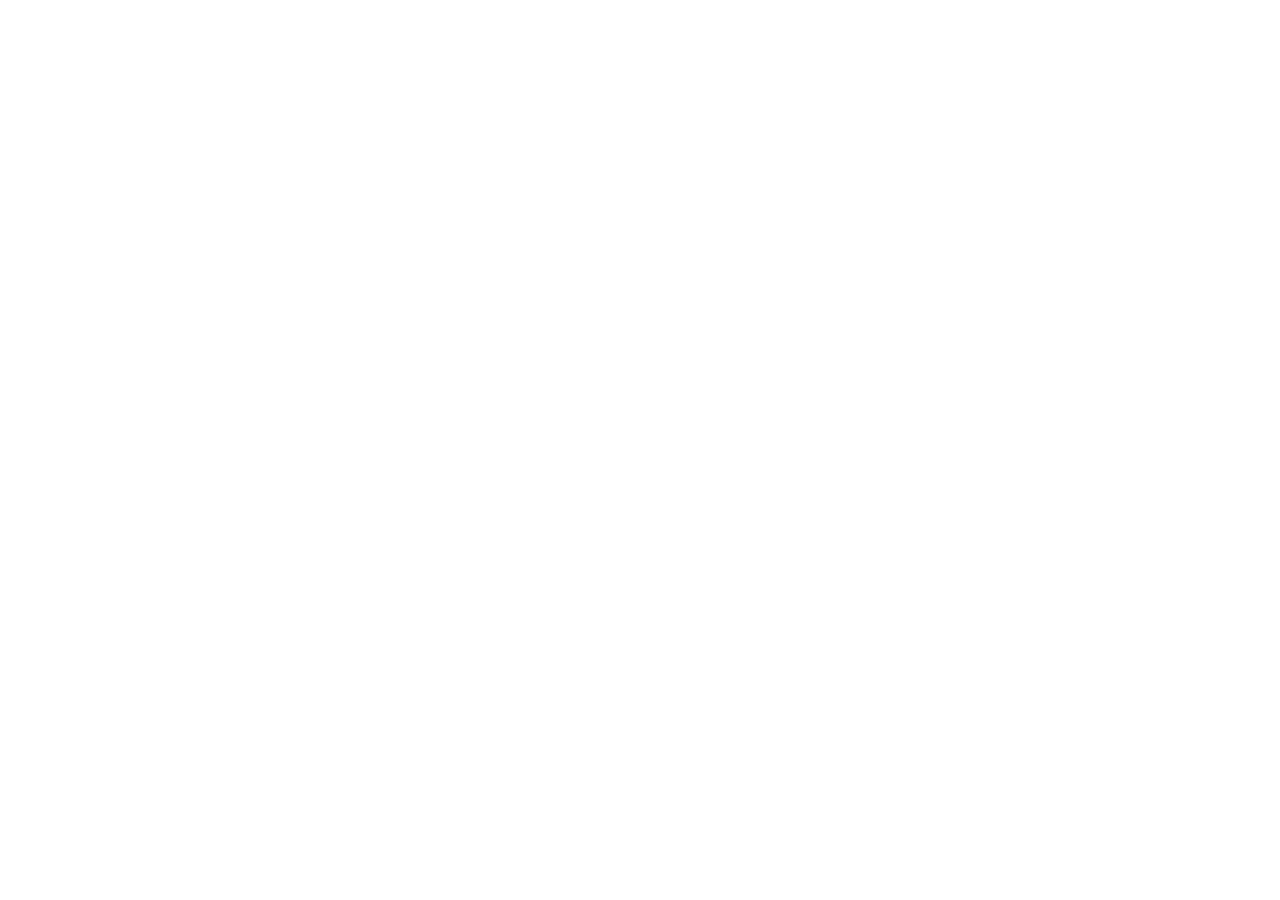
==== index.html @ 212020f8 "Menambahkan folder sejarah" ====
<!DOCTYPE html>
<html lang="en">
<head>
    <meta charset="UTF-8">
    <meta name="viewport" content="width=device-width, initial-scale=1.0">
    <title>Himtika - Sejarah</title>
</head>
<body>
    <div class="">
        
    </div>
</body>
</html>
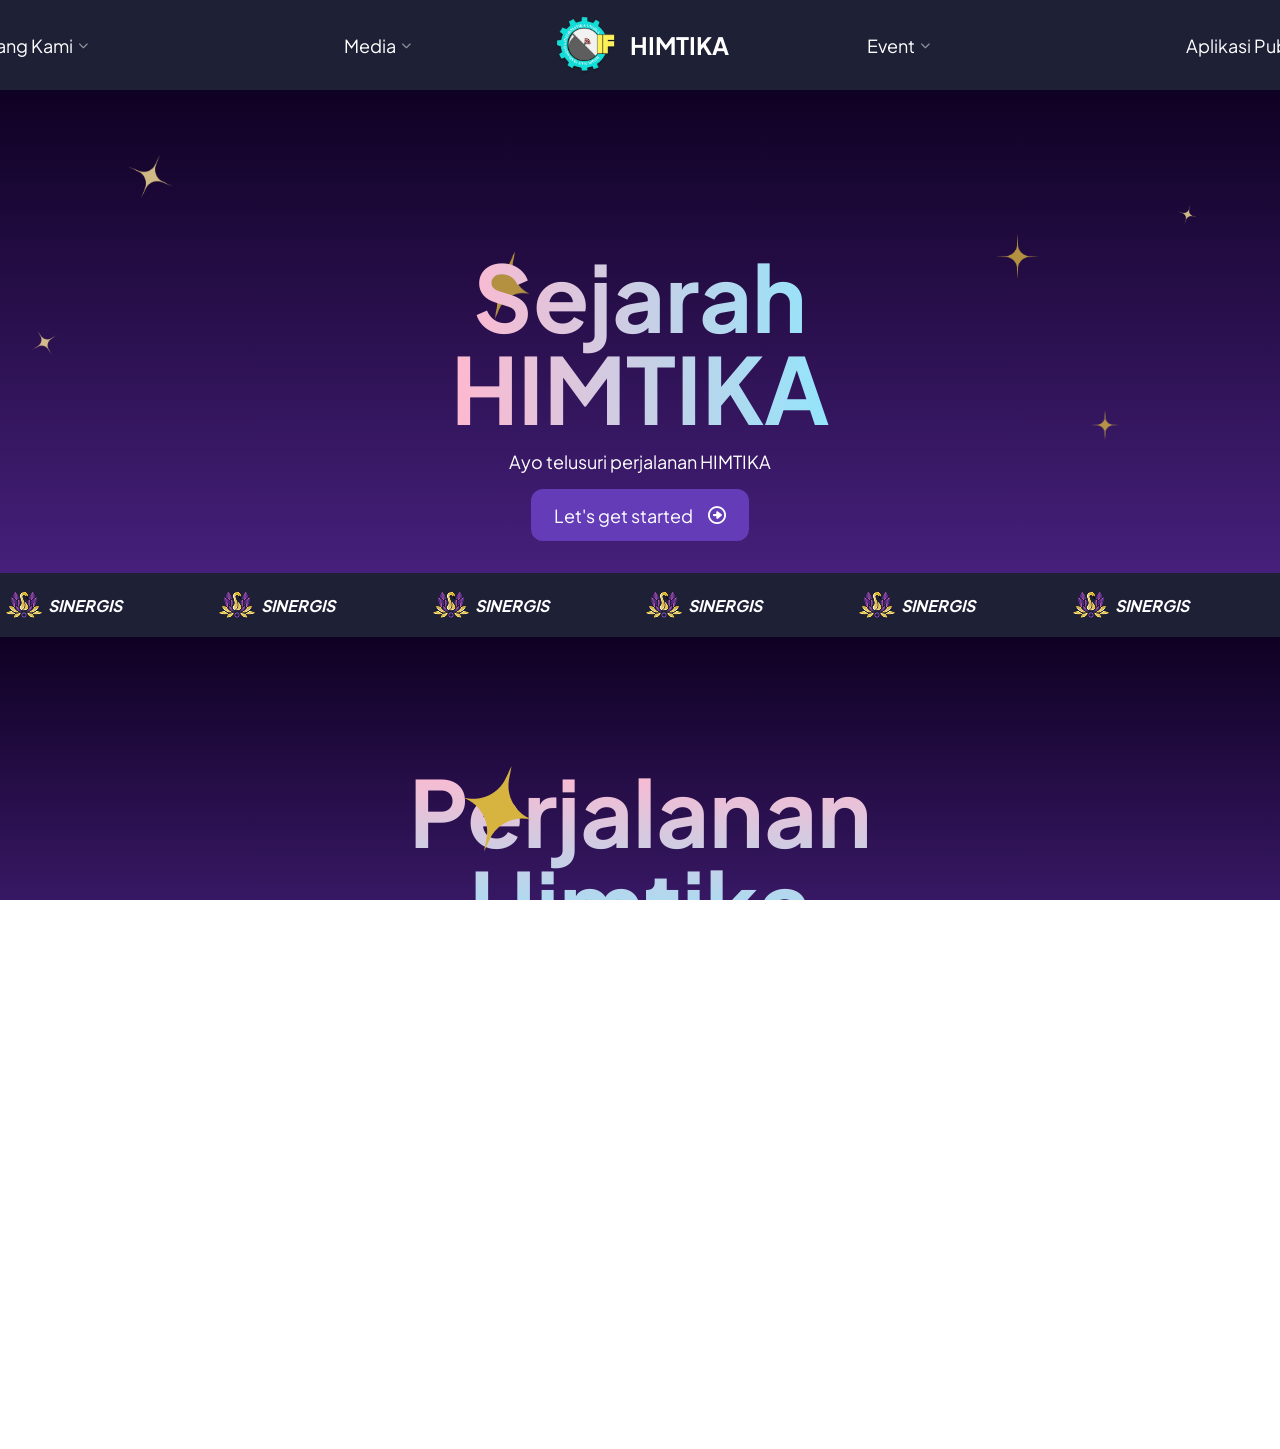
==== commit e6bfb1ca: "commit ke tiga" ====
--- a/index.html
+++ b/index.html
@@ -1,13 +1,171 @@
 <!DOCTYPE html>
-<html lang="en">
+<html lang="id">
+
 <head>
     <meta charset="UTF-8">
     <meta name="viewport" content="width=device-width, initial-scale=1.0">
     <title>Himtika - Sejarah</title>
+
+    <!-- Link CSS -->
+    <link rel="stylesheet" href="./css/index.css">
+    <link rel="stylesheet" href="./css/responsive_css.css">
+
+    <!-- Link Font Awesome -->
+    <link rel="stylesheet" href="https://cdnjs.cloudflare.com/ajax/libs/font-awesome/6.0.0-beta3/css/all.min.css">
 </head>
+
 <body>
-    <div class="">
+
+    <div class="pembungkus_utama">
+        <nav>
+            <div class="pembungkus_menu_kiri">
+                <ul>
+                    <li class="dropdown">
+                        <a href="#">Tentang Kami <i class="fas fa-chevron-down"></i></a>
+                        <ul class="dropdown-menu">
+                            <li id="menu_pertama"><a href="#">Sejarah</a></li>
+                            <hr>
+                            <li><a href="#">Logo</a></li>
+                            <hr>
+                            <li><a href="#">Visi Misi</a></li>
+                            <hr>
+                            <li><a href="#">Struktur Organisasi</a></li>
+                            <hr>
+                            <li><a href="#">Grand Design HIMTIKA</a></li>
+                            <hr>
+                            <li><a href="#">Galeri HIMTIKA</a></li>
+                            <hr>
+                            <li id="menu_terakhir"><a href="#">Kontak Kami</a></li>
+                        </ul>
+                    </li>
+                    <li class="dropdown">
+                        <a href="#">Media <i class="fas fa-chevron-down"></i></a>
+                        <ul class="dropdown-menu">
+                            <li id="menu_pertama"><a href="#">Berita</a></li>
+                            <hr>
+                            <li><a href="#">Artikel HIMTIKA</a></li>
+                            <hr>
+                            <li><a href="#">Beasiswa</a></li>
+                            <hr>
+                            <li id="menu_terakhir"><a href="#">Kegiatan Mahasiswa</a></li>
+                        </ul>
+                    </li>
+                </ul>
+            </div>
         
+            <div class="pembungkus_logo">
+                <img src="asset/logo.png" alt="logo">
+                <h1>HIMTIKA</h1>
+            </div>
+        
+            <div class="pembungkus_menu_kanan">
+                <ul>
+                    <li class="dropdown">
+                        <a href="#">Event <i class="fas fa-chevron-down"></i></a>
+                        <ul class="dropdown-menu">
+                            <li id="menu_pertama"><a href="#">SEMANTIK</a></li>
+                            <hr>
+                            <li><a href="#">PEKAN IT</a></li>
+                            <hr>
+                            <li><a href="#">LKMM-PD</a></li>
+                            <hr>
+                            <li><a href="#">Dienatalis</a></li>
+                            <hr>
+                            <li><a href="#">IT Bootcamp</a></li>
+                            <hr>
+                            <li id="menu_terakhir"><a href="#">Open Project</a></li>
+                        </ul>
+                    </li>
+                    <li class="dropdown">
+                        <a href="#">Aplikasi Publik <i class="fas fa-chevron-down"></i></a>
+                        <ul class="dropdown-menu">
+                            <li id="menu_pertama"><a href="#">Corporation</a></li>
+                            <hr>
+                            <li><a href="#">HIMTIKA Award</a></li>
+                            <hr>
+                            <li><a href="#">Study Club</a></li>
+                            <hr>
+                            <li id="menu_terakhir"><a href="#">Studio IT</a></li>
+                        </ul>
+                    </li>
+                </ul>
+            </div>
+        </nav>
+        <!-- akhir navbar -->
+
+        <div class="pembungkus_2">
+            <!-- awal section -->
+            <div class="landing-page">
+                <div class="icon-ga-jelas">
+                    <img class="img_long" src="./asset/long.png" alt="bintang">
+                    <img class="img_wide5" src="./asset/wide5.png" alt="bintang">
+                    <img class="img_wide4" src="./asset/wide4.png" alt="bintang">
+                    <img class="img_wide" src="./asset/wide.png" alt="bintang">
+                    <img class="img_wide2" src="./asset/wide2.png" alt="bintang">
+                    <img class="img_wide3" src="./asset/wide3.png" alt="bintang">
+                </div>
+                <div class="sejarah">
+                    <h1><span>Sejarah</span><br>HIMTIKA</h1>
+                    <p>Ayo telusuri perjalanan HIMTIKA</p>
+                    <button>Let's get started<i class="fa-regular fa-circle-right"></i></button>
+                </div>
+                <div class="icon-ga-jelas2">
+                    <img class="awan-kiri" src="./asset/awan_kiri.png" alt="awan_kiri">
+                    <img class="bulan" src="./asset/bulan.png" alt="bulan">
+                    <img class="awan_kanan" src="./asset/awan_kanan.png" alt="awan_kanan">
+                </div>
+                <div class="laynard">
+                    <div class="marquee">
+                        <div class="isi_laynard">
+                            <img src="./asset/logo_kabinet.png" alt="Logo Kabinet Sinergis">
+                            <h5><i>SINERGIS</i></h5>
+                        </div>
+                        <div class="isi_laynard">
+                            <img src="./asset/logo_kabinet.png" alt="Logo Kabinet Sinergis">
+                            <h5><i>SINERGIS</i></h5>
+                        </div>
+                        <div class="isi_laynard">
+                            <img src="./asset/logo_kabinet.png" alt="Logo Kabinet Sinergis">
+                            <h5><i>SINERGIS</i></h5>
+                        </div>
+                        <div class="isi_laynard">
+                            <img src="./asset/logo_kabinet.png" alt="Logo Kabinet Sinergis">
+                            <h5><i>SINERGIS</i></h5>
+                        </div>
+                        <div class="isi_laynard">
+                            <img src="./asset/logo_kabinet.png" alt="Logo Kabinet Sinergis">
+                            <h5><i>SINERGIS</i></h5>
+                        </div>
+                        <div class="isi_laynard">
+                            <img src="./asset/logo_kabinet.png" alt="Logo Kabinet Sinergis">
+                            <h5><i>SINERGIS</i></h5>
+                        </div>
+                    </div>
+                    <!-- akhir Landing PAge -->
+                   
+            </div>
+            
+            <div class="perjalanan_himtika">
+                <div class="icon-ga-jelas3">
+                    <img class="img_long" src="./asset/long.png" alt="">
+                    <img class="img_wide7" src="./asset/wide7.png" alt="">
+                </div>
+                <div class="teks_perjalanan">
+                    <h1>Perjalanan <br>Himtika</h1>
+                    <p>HIMTIKA, Himpunan Mahasiswa Teknik Informatika, lahir dari semangat mahasiswa pada tahun 2012 dan tumbuh menjadi entitas
+                    resmi pada tahun 2017, memimpin dengan inovasi dalam teknologi di dalam kampus</p>
+                </div>
+                <div class="tombol">
+                    <div class="tombol_kecil"></div>
+                </div>
+            </div>
+            
+             
+        </div>
     </div>
+
+    <script src="./js/script.js"></script>
+
 </body>
+
 </html>
--- a/css/index.css
+++ b/css/index.css
@@ -0,0 +1,517 @@
+* {
+    margin: 0;
+    padding: 0;
+    font-family: 'Plus Jakarta Sans';
+}
+
+html,
+body {
+    width: 100%;
+    overflow-x: hidden;
+    /* Mencegah scroll horizontal */
+}
+
+::-webkit-scrollbar {
+    display: none;
+}
+
+@font-face {
+    font-family: 'Plus Jakarta Sans';
+    src: url('../asset/Plus_Jakarta_Sans/static/PlusJakartaSans-Regular.ttf') format('truetype');
+    font-weight: normal;
+    font-style: normal;
+}
+
+@font-face {
+    font-family: 'Plus Jakarta Sans';
+    src: url('../asset/Plus_Jakarta_Sans/static/PlusJakartaSans-Bold.ttf') format('truetype');
+    font-weight: bold;
+    font-style: normal;
+}
+
+.pembungkus_utama {
+    width: 100%;
+    height: 100vh;
+    background-color: #1E1035;
+    display: block;
+}
+
+nav {
+    display: flex;
+    justify-content: center;
+    height: 80px;
+    padding: 5px;
+    background-color: #1e2036;
+    box-shadow: 0 4px 8px rgba(0, 0, 0, 0.8);
+}
+
+/* layer ke 2 */
+.pembungkus_2 {
+    box-sizing: border-box;
+    height: calc(100vh - 80px);
+    background-image: linear-gradient(#0F0123, #6C35B8);
+    position: relative;
+  
+}
+/* akhir layer ke 2 */
+
+
+/* layer section landing page */
+.landing-page {
+    height: 100%;
+    width: 100%;
+}
+/* akhir layer section landing page */
+
+/* navbar */
+.pembungkus_logo {
+    width: max-content;
+    height: auto;
+    padding: 5px;
+    display: flex;
+    color: white;
+    align-items: center;
+    margin-inline: 8rem;
+}
+
+.pembungkus_logo img {
+    width: 71px;
+    height: 71px;
+}
+
+.pembungkus_logo h1 {
+    font-weight: 600;
+    margin-left: 10px;
+}
+
+.pembungkus_menu_kiri,
+.pembungkus_menu_kanan {
+    height: auto;
+    padding: 5px;
+}
+
+.pembungkus_menu_kiri,
+.pembungkus_menu_kanan,
+ul,
+a {
+    display: flex;
+    list-style-type: none;
+    text-decoration: none;
+    font-size: 18px;
+    max-width: auto;
+    align-items: center;
+    color: white;
+    font-weight: 500;
+}
+
+.pembungkus_menu_kanan ul,
+.pembungkus_menu_kiri ul {
+    box-sizing: border-box;
+    white-space: nowrap;
+    gap: 16rem;
+}
+
+.dropdown a i {
+    font-size: 10px;
+    margin-left: 6px;
+    transition: transform 0.3s ease;
+    opacity: 0.5;
+    display: inline-block;
+}
+
+.dropdown:hover a i {
+    transform: rotate(180deg);
+    opacity: 1;
+}
+
+.dropdown {
+    position: relative;
+}
+
+.dropdown::after {
+    content: "";
+    position: absolute;
+    top: 100%;
+    left: 0;
+    width: 100%;
+    height: 2rem;
+    background: transparent;
+    pointer-events: auto;
+}
+
+.dropdown-menu {
+    margin-top: 1.3rem;
+    display: block;
+    position: absolute;
+    top: 100%;
+    left: 0;
+    background-color: white;
+    border-radius: 12px;
+    box-shadow: 0 4px 8px rgba(0, 0, 0, 0.2);
+    min-width: 220px;
+    z-index: 10;
+    opacity: 0;
+    visibility: hidden;
+    transform: translateY(10px);
+    transition: opacity 0.3s ease-in-out,
+        transform 0.3s ease-in-out,
+        visibility 0.3s ease-in-out;
+}
+
+.dropdown:hover .dropdown-menu {
+    opacity: 1;
+    visibility: visible;
+    transform: translateY(0);
+}
+
+.dropdown-menu li {
+    list-style: none;
+    position: relative;
+    text-align: left;
+    padding: 0;
+    width: 100%;
+}
+
+.dropdown-menu hr {
+    opacity: 0.2;
+    margin: 0;
+}
+
+.dropdown-menu li a {
+    position: relative;
+    display: block;
+    padding: 12px 20px;
+    color: #252742;
+    text-decoration: none;
+    width: 100%;
+    transition: color 0.3s ease-in-out;
+    z-index: 1;
+    font-size: 15px;
+}
+
+.dropdown-menu #menu_pertama::before {
+    border-top-left-radius: 10px;
+    border-top-right-radius: 10px;
+    background-color: #252742;
+}
+
+.dropdown-menu #menu_terakhir::before {
+    border-bottom-left-radius: 10px;
+    border-bottom-right-radius: 10px;
+    background-color: #252742;
+    padding-bottom:0.2rem;
+}
+
+.dropdown-menu li::before {
+    content: "";
+    position: absolute;
+    top: 0;
+    left: 0;
+    width: 0;
+    height: 100%;
+    background-color: #252742;
+    transition: width 0.3s ease-in-out;
+    z-index: 0;
+}
+
+.dropdown-menu li:hover::before {
+    width: 100%;
+}
+
+.dropdown-menu li:hover a {
+    color: white;
+    position: relative;
+    z-index: 1;
+}
+/* akhir navbar */
+
+
+/* Landing page */
+.landing-page {
+    position: relative;
+    height: 100%;
+    width: 100%;
+    display: flex;
+    flex-direction: column;
+   
+}
+
+/* Bintang-bintang */
+.icon-ga-jelas {
+    position: absolute;
+    width: 100%;
+    height: 100%;
+    z-index: 1;
+}
+
+.icon-ga-jelas .img_long {
+    width: 50px;
+    height: 70px;
+    position: absolute;
+    top: 10rem;
+    left: 30rem;
+    opacity: 0.8;
+}
+
+.icon-ga-jelas .img_wide5 {
+    width: 45px;
+    height: 45px;
+    position: absolute;
+    top: 4rem;
+    left: 8rem;
+    opacity: 0.8;
+}
+
+.icon-ga-jelas .img_wide4 {
+    width: 25px;
+    height: 25px;
+    position: absolute;
+    top: 15rem;
+    left: 2rem;
+    opacity: 0.8;
+}
+
+.icon-ga-jelas .img_wide {
+    width: 45px;
+    height: 45px;
+    position: absolute;
+    top: 9rem;
+    right: 15rem;
+    opacity: 0.8;
+}
+
+.icon-ga-jelas .img_wide2 {
+    width: 25px;
+    height: 25px;
+    position: absolute;
+    top: 7rem;
+    right: 5rem;
+    opacity: 0.8;
+}
+
+.icon-ga-jelas .img_wide3 {
+    width: 30px;
+    height: 30px;
+    position: absolute;
+    top: 20rem;
+    right: 10rem;
+    opacity: 0.8;
+}
+
+/* Sejarah - Konten utama */
+.sejarah {
+    width: 100%;
+    height: 100%;
+    display: flex;
+    flex-direction: column;
+    align-items: center;
+    justify-content: center;
+    z-index: 4;
+    position: relative;
+    margin-top: 10rem;
+}
+
+.sejarah h1 {
+    background: linear-gradient(to right, #FFB8CF, #93E5FB);
+    -webkit-background-clip: text;
+    background-clip: text;
+    -webkit-text-fill-color: transparent;
+    font-size: 92px;
+    line-height: 1;
+    text-align: center;
+}
+
+.sejarah h1 span {
+    padding-inline: 0.8rem;
+}
+
+.sejarah p {
+    font-size: 18px;
+    font-weight: 500;
+    color: white;
+    padding-block: 1rem;
+    padding-inline: 4rem;
+    text-align: center;
+    
+}
+
+.sejarah button {
+    width: 218px;
+    height: 52px;
+    background-color: #643CB8;
+    border: none;
+    border-radius: 12px;
+    margin-inline: auto;
+    font-size: 18px;
+    color: white;
+    display: flex;
+    justify-content: center;
+    align-items: center;
+    gap: 10px;
+    cursor: pointer;
+    margin-bottom: 2rem;
+    z-index: 5;
+    transition: all 0.3s ease-in-out;
+}
+
+.sejarah button:hover {
+    background: linear-gradient(to right, #FFB8CF, #93E5FB);
+    color: #252742;
+}
+
+.sejarah button i {
+    color: white;
+    margin-left: 5px;
+    transition: all 0.3s ease-in-out;
+}
+
+.sejarah button:hover i {
+    rotate: 90deg;
+    color:#252742;
+}
+
+/* Awan dan planet */
+.icon-ga-jelas2 {
+    position: absolute;
+    bottom: 0;
+    width: 100%;
+    z-index: 2;
+    pointer-events: none;
+}
+
+.icon-ga-jelas2 .awan-kiri {
+    position: absolute;
+    bottom: -12rem;
+    left: 0;
+    width: 45%;
+    z-index: 2;
+    left: 0;
+}
+
+/* Memastikan awan tetap terlihat di bawah */
+.icon-ga-jelas2 .awan-kiri,
+.icon-ga-jelas2 .awan_kanan {
+    position: absolute;
+    bottom: 0;
+    z-index: 3;
+    /* Di bawah bulan tetapi di atas konten dasar */
+}
+
+.icon-ga-jelas2 .bulan {
+    bottom: -9rem;
+    position: absolute;
+    left: 36rem;
+    transform: translateX(-50%);
+    width: 512px;
+    height: 512px;
+    z-index: 2;
+    opacity: 0.8;
+}
+
+.icon-ga-jelas2 .awan_kanan {
+    position: absolute;
+    bottom: 0;
+    right: 0;
+    width: 50%;
+    z-index: 2;
+}
+
+/* Laynard */
+.laynard {
+    width: 100%;
+    height: 64px;
+    background-color: #1e2036;
+    display: flex;
+    justify-content: space-around;
+    align-items: center;
+    z-index: 5;
+}
+
+.laynard .marquee {
+    display: flex;
+    animation: marquee 20s linear infinite;
+    width: 100%;
+    height: 100%;
+    overflow:scroll;
+}
+
+ @keyframes marquee {
+     from {
+         transform: translateX(100%);
+     }
+     to {
+         transform: translateX(-100%);
+     }
+ }
+
+.isi_laynard {
+    display: flex;
+    align-items: center;
+    width: 100%;
+    height: max-content;
+    padding-block: 1rem;
+}
+
+.isi_laynard img {
+    width: 48px;
+    height: 32px;
+}
+
+.isi_laynard h5 {
+    color: white;
+    font-size: 16px;
+    font-weight: 600;
+}
+
+.perjalanan_himtika{
+    width: 100%;
+    height: 100%;
+    background-image: linear-gradient(#0F0123, #6C35B8);
+    z-index: 3;
+    box-sizing: border-box;
+    padding-block:10%;
+}
+
+.perjalanan_himtika .icon-ga-jelas3{
+    position: absolute;
+    pointer-events: none;
+}
+.icon-ga-jelas3 .img_long{
+left:29rem;
+position: absolute;
+}
+.icon-ga-jelas3 .img_wide7{
+position:absolute;
+left:58rem;
+top:9rem;
+}
+
+.perjalanan_himtika .teks_perjalanan h1{
+background: linear-gradient( #FFB8CF, #93E5FB);
+    -webkit-background-clip: text;
+    background-clip: text;
+    -webkit-text-fill-color: transparent;
+    font-size: 92px;
+    line-height: 1;
+    text-align: center;
+}
+
+.perjalanan_himtika .teks_perjalanan p{
+    margin-inline:30%;
+    text-align: center;
+    margin-top: 4rem;
+    color: white;
+}
+
+.tombol{
+width: 100%;
+height: 100%;
+background-color:red;
+}
+
+.tombol .tombol_kecil{
+    width: 20px;
+    height: 20px;
+    background: linear-gradient( #FFB8CF, #93E5FB);
+    border-radius: 50%;
+}
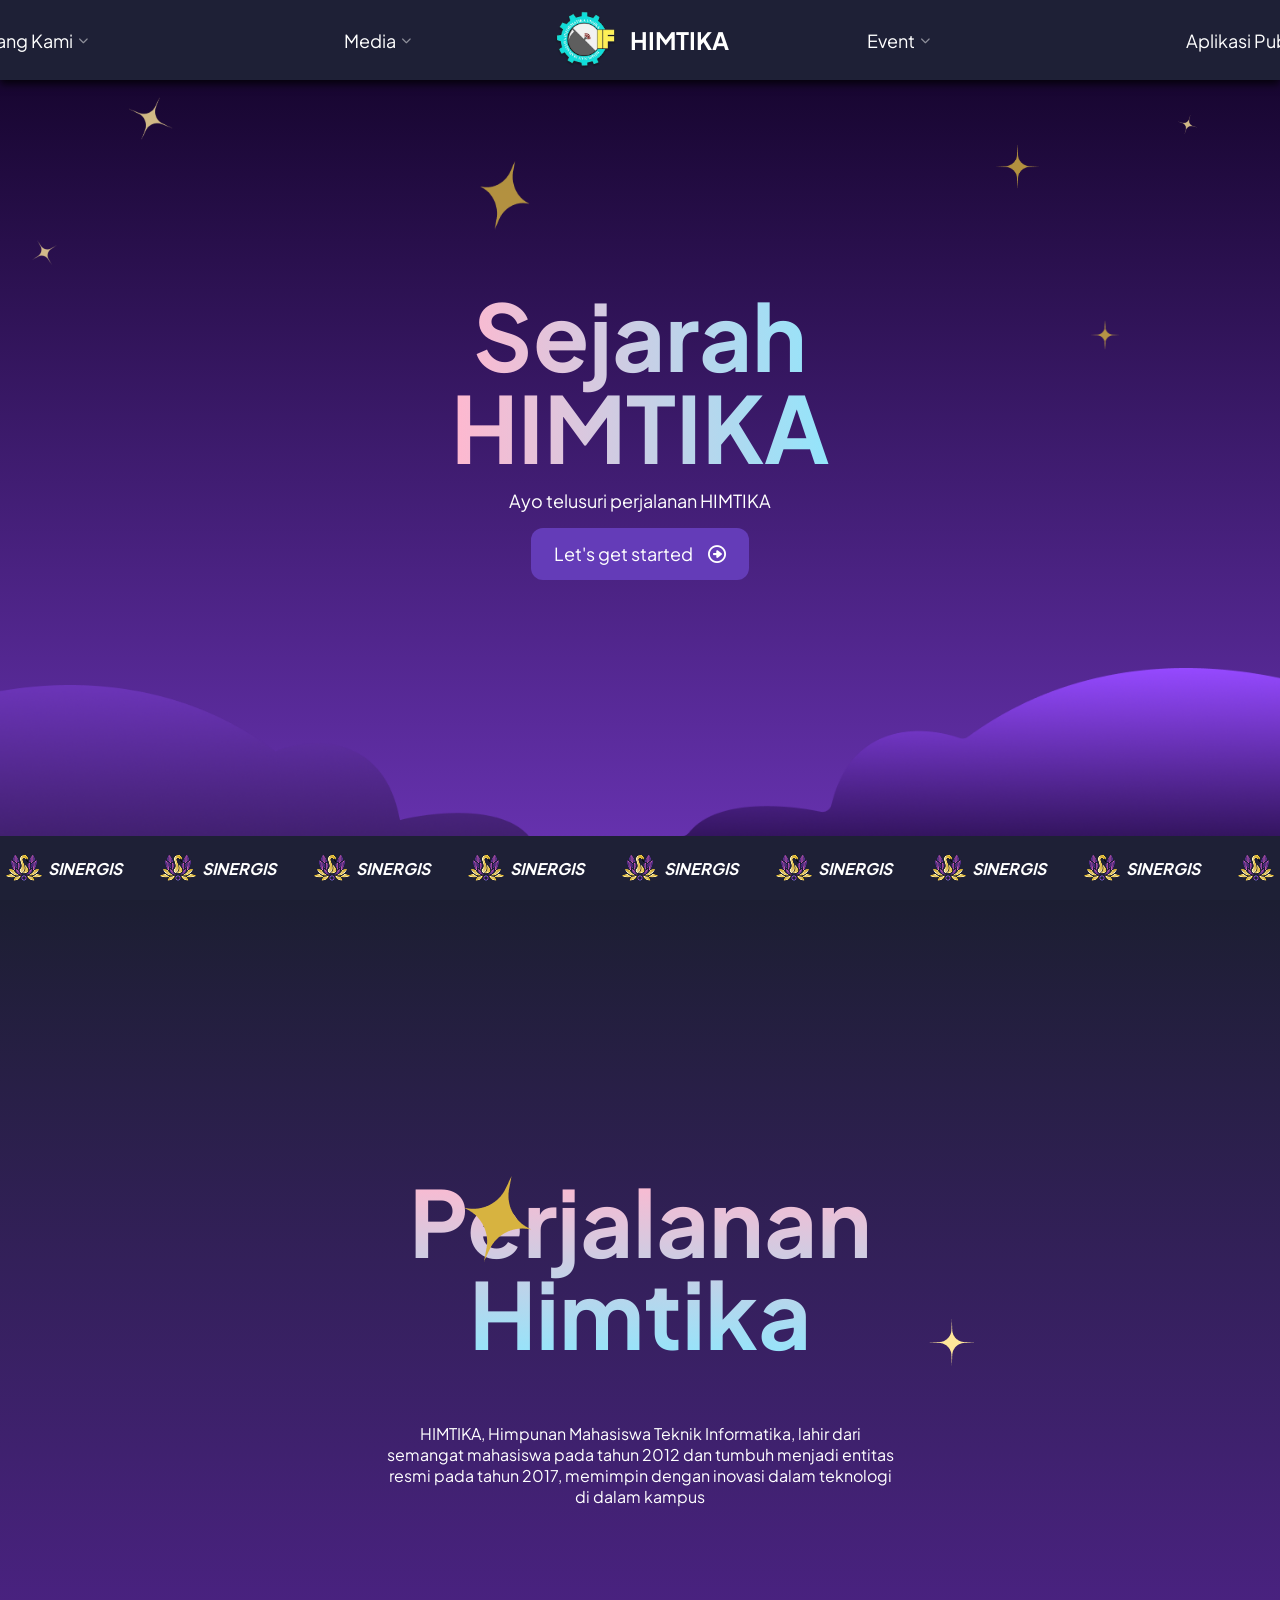
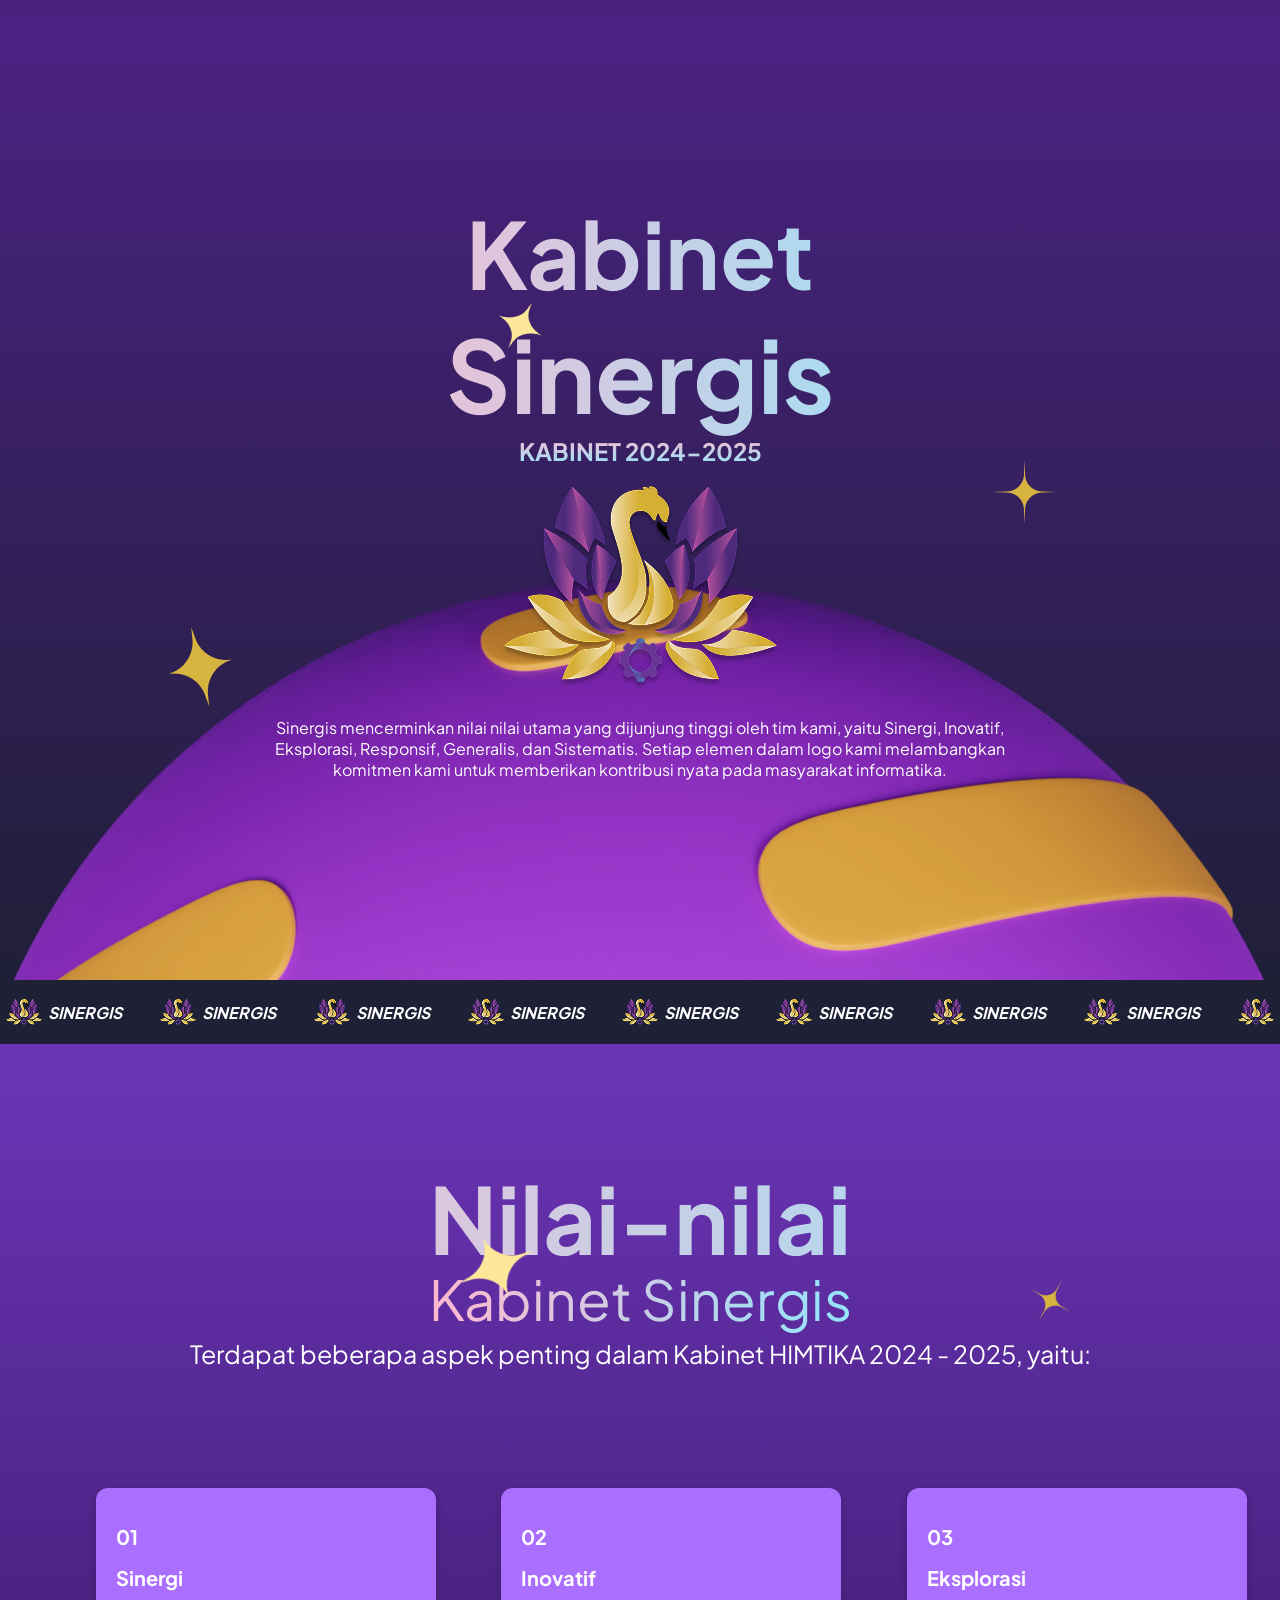
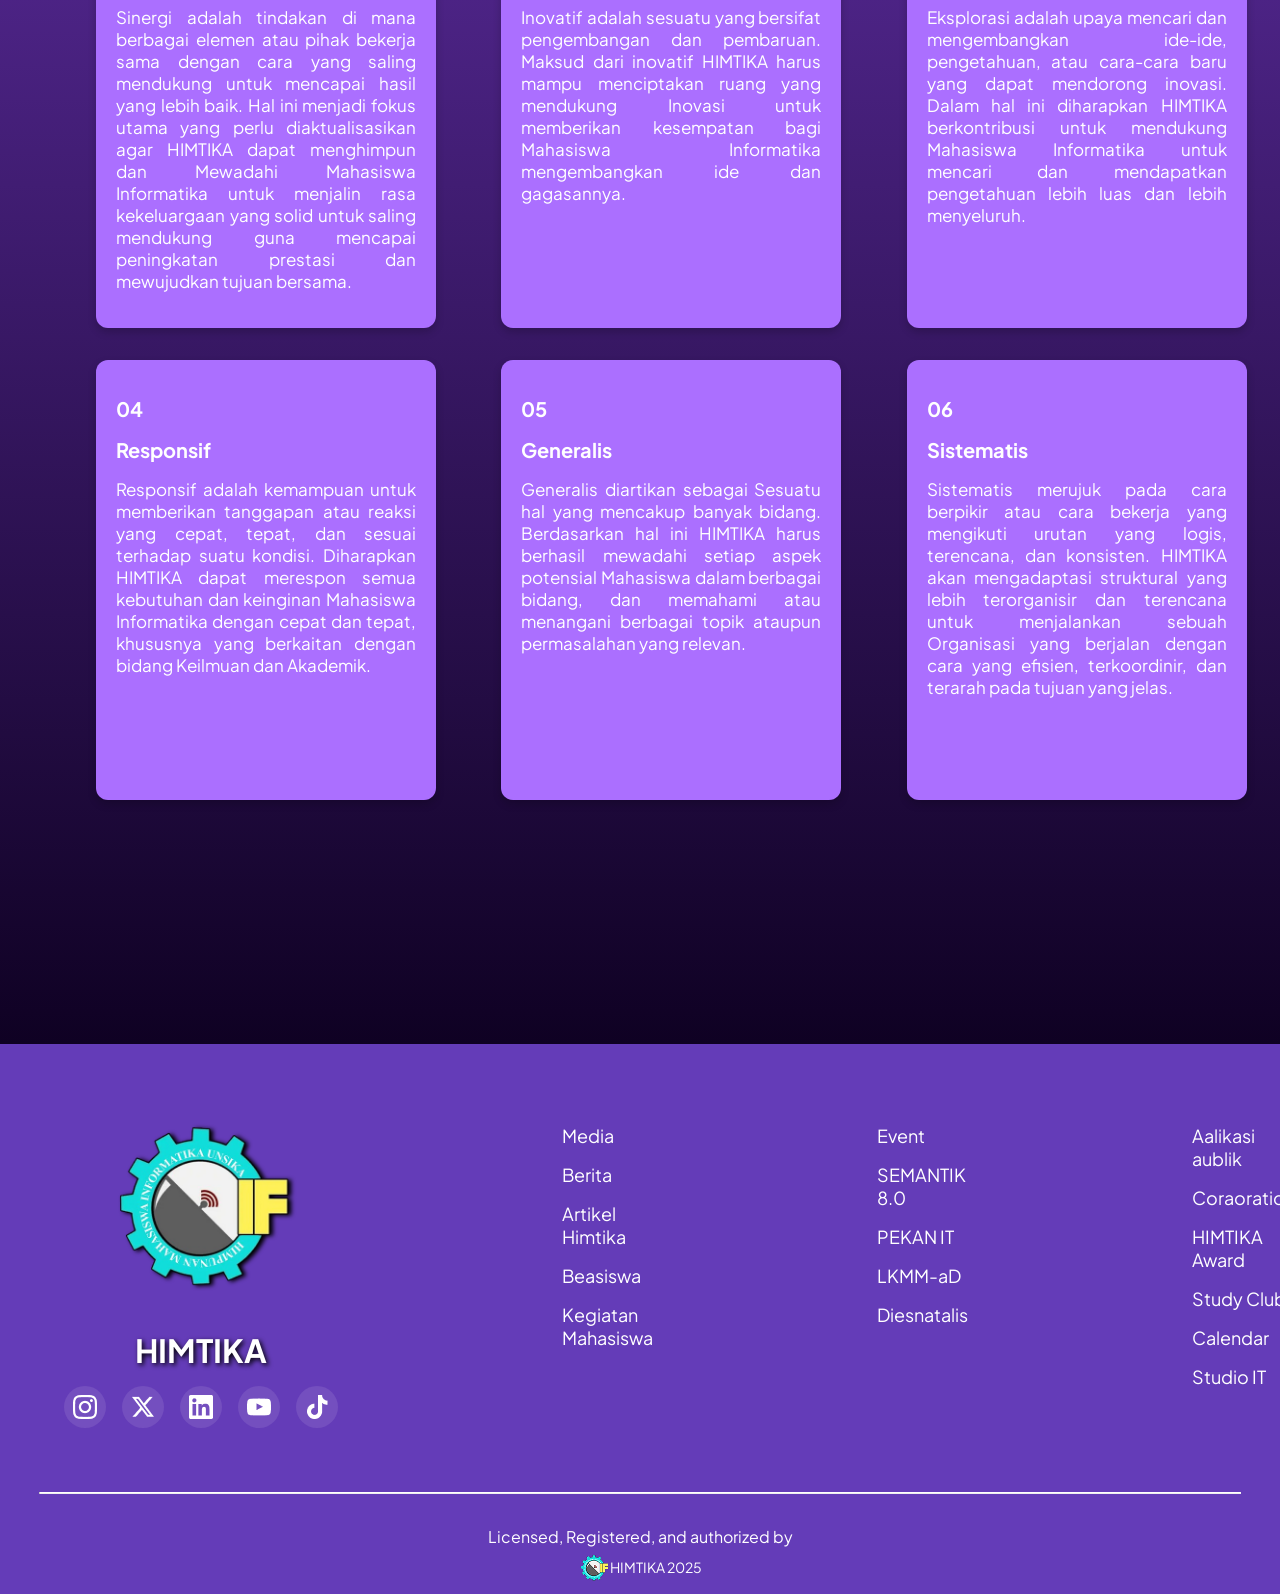
==== commit 981866ac: "akhirnya commit" ====
--- a/index.html
+++ b/index.html
@@ -8,14 +8,13 @@
 
     <!-- Link CSS -->
     <link rel="stylesheet" href="./css/index.css">
-    <link rel="stylesheet" href="./css/responsive_css.css">
 
     <!-- Link Font Awesome -->
     <link rel="stylesheet" href="https://cdnjs.cloudflare.com/ajax/libs/font-awesome/6.0.0-beta3/css/all.min.css">
+
 </head>
 
 <body>
-
     <div class="pembungkus_utama">
         <nav>
             <div class="pembungkus_menu_kiri">
@@ -52,12 +51,12 @@
                     </li>
                 </ul>
             </div>
-        
+
             <div class="pembungkus_logo">
                 <img src="asset/logo.png" alt="logo">
                 <h1>HIMTIKA</h1>
             </div>
-        
+
             <div class="pembungkus_menu_kanan">
                 <ul>
                     <li class="dropdown">
@@ -95,7 +94,7 @@
 
         <div class="pembungkus_2">
             <!-- awal section -->
-            <div class="landing-page">
+            <section class="landing-page">
                 <div class="icon-ga-jelas">
                     <img class="img_long" src="./asset/long.png" alt="bintang">
                     <img class="img_wide5" src="./asset/wide5.png" alt="bintang">
@@ -140,32 +139,405 @@
                             <img src="./asset/logo_kabinet.png" alt="Logo Kabinet Sinergis">
                             <h5><i>SINERGIS</i></h5>
                         </div>
-                    </div>
-                    <!-- akhir Landing PAge -->
-                   
+                        <div class="isi_laynard">
+                            <img src="./asset/logo_kabinet.png" alt="Logo Kabinet Sinergis">
+                            <h5><i>SINERGIS</i></h5>
+                        </div>
+                        <div class="isi_laynard">
+                            <img src="./asset/logo_kabinet.png" alt="Logo Kabinet Sinergis">
+                            <h5><i>SINERGIS</i></h5>
+                        </div>
+                        <div class="isi_laynard">
+                            <img src="./asset/logo_kabinet.png" alt="Logo Kabinet Sinergis">
+                            <h5><i>SINERGIS</i></h5>
+                        </div>
+                        <div class="isi_laynard">
+                            <img src="./asset/logo_kabinet.png" alt="Logo Kabinet Sinergis">
+                            <h5><i>SINERGIS</i></h5>
+                        </div>
+                        <div class="isi_laynard">
+                            <img src="./asset/logo_kabinet.png" alt="Logo Kabinet Sinergis">
+                            <h5><i>SINERGIS</i></h5>
+                        </div>
+                        <div class="isi_laynard">
+                            <img src="./asset/logo_kabinet.png" alt="Logo Kabinet Sinergis">
+                            <h5><i>SINERGIS</i></h5>
+                        </div>
+                    </div>
+                </div>
+            </section>
+            <!-- akhir Landing Page -->
+
+            <div class="pembungkus_perjalanan">
+                <div class="tombol">
+                    <img class="dot arrow_atas" src="./asset/Arrow-up-circle.svg" onclick="plusSlides(-1)"
+                        style="cursor: pointer;">
+                    <div class="dot tombol_kecil" onclick="currentSlide(1)"></div>
+                    <div class="dot tombol_kecil" onclick="currentSlide(2)"></div>
+                    <div class="dot tombol_kecil" onclick="currentSlide(3)"></div>
+                    <div class="dot tombol_kecil" onclick="currentSlide(4)"></div>
+                    <div class="dot tombol_kecil" onclick="currentSlide(5)"></div>
+                    <img class="dot arrow_bawah" src="./asset/Arrow-down-circle.svg" onclick="plusSlides(1)"
+                        style="cursor: pointer;">
+                </div>
+
+                <div class="mySlides perjalanan_himtika fade">
+                    <div class="icon-ga-jelas3">
+                        <img class="img_long" src="./asset/long.png" alt="">
+                        <img class="img_wide7" src="./asset/wide7.png" alt="">
+                    </div>
+                    <div class="teks_perjalanan">
+                        <h1>Perjalanan <br>Himtika</h1>
+                        <p>HIMTIKA, Himpunan Mahasiswa Teknik Informatika, lahir dari semangat mahasiswa pada tahun
+                            2012
+                            dan tumbuh menjadi entitas
+                            resmi pada tahun 2017, memimpin dengan inovasi dalam teknologi di dalam kampus</p>
+                    </div>
+                </div>
+
+                <div class="mySlides perjalanan_himtika2 fade">
+                    <div class="teks_perjalanan2">
+                        <h2><i>2012</i></h2>
+                        <h1>Awal <br>Perjalanan</h1>
+                        <p>pada tahun 2012, mahasiswa Teknik Informatika Unsika berupaya membentuk sebuah himpunan
+                            <br>sebagai wadah untuk minat dan aspirasi mereka. meskipun upaya awal ini berakhir
+                            dengan
+                            pendirian <br>sebuah study club, langkah ini menandai awal dari perjalanan menuju
+                            pembentukan yang lebih besar.
+                        </p>
+                    </div>
+                </div>
+
+                <div class="mySlides perjalanan_himtika2 fade">
+                    <div class="teks_perjalanan2">
+                        <h2><i>2014</i></h2>
+                        <h1>Inisiasi <br>Pada Kepengurusan <br> BEMF</h1>
+                        <p>Pada tahun 2014, selama kepengurusan BEMF, mahasiswa Teknik Informatika menginisiasi
+                            langkah<br> penting untuk membentuk
+                            himpunan resmi. Inisiatif ini memperkuat komitmen mereka untuk <br>memiliki sebuah wadah
+                            organisasi yang dapat mengakomodasi
+                            kepentingan bersama.</p>
+                    </div>
+                </div>
+
+                <div class="mySlides perjalanan_himtika2 fade">
+                    <div class="teks_perjalanan2">
+                        <h2><i>2017</i></h2>
+                        <h1>Musyawarah
+                            <br>Anggota pertama
+                        </h1>
+                        <p>Tepat pada 14 Oktober 2017, dilaksanakan Musyawarah Anggota (MUSANG) pertama HIMTIKA.<br>
+                            Momentum ini menjadi tonggak
+                            penting dalam proses pembentukan organisasi, di mana identitas <br>dan tujuan bersama
+                            mulai dibahas secara lebih formal.</p>
+                    </div>
+                </div>
+
+                <div class="mySlides perjalanan_himtika2 fade">
+                    <div class="teks_perjalanan2">
+                        <h2><i>2017</i></h2>
+                        <h1>
+                            Diresmikan
+                        </h1>
+                        <p>Pada tanggal 16 Oktober 2017, HIMTIKA secara resmi didirikan di Aula Unsika. Dengan
+                            Akhmad <br>Khusaeri sebagai ketua dan
+                            Adi Rohmat sebagai wakil ketua, organisasi ini mulai menata struktur dan <br>mengukuhkan
+                            diri sebagai entitas yang siap
+                            berkembang dan berkontribusi</p>
+                    </div>
+                </div>
             </div>
-            
-            <div class="perjalanan_himtika">
-                <div class="icon-ga-jelas3">
-                    <img class="img_long" src="./asset/long.png" alt="">
-                    <img class="img_wide7" src="./asset/wide7.png" alt="">
-                </div>
-                <div class="teks_perjalanan">
-                    <h1>Perjalanan <br>Himtika</h1>
-                    <p>HIMTIKA, Himpunan Mahasiswa Teknik Informatika, lahir dari semangat mahasiswa pada tahun 2012 dan tumbuh menjadi entitas
-                    resmi pada tahun 2017, memimpin dengan inovasi dalam teknologi di dalam kampus</p>
-                </div>
-                <div class="tombol">
-                    <div class="tombol_kecil"></div>
-                </div>
-            </div>
-            
-             
+
+            <!-- Kabinet Sinergis -->
+            <section class="kabinet_sinergis">
+                <div class="teks_kabinet">
+                    <h1>Kabinet <br>
+                        <span id="sinergis">Sinergis</span>
+                    </h1>
+                    <h2>KABINET 2024-2025</h2>
+                    <img class="logo_kabinet" src="./asset/logo_kabinet2.png" alt="Logo Kabinet Sinergis">
+                    <p>Sinergis mencerminkan nilai nilai utama yang dijunjung tinggi oleh tim kami, yaitu
+                        Sinergi, Inovatif, <br>Eksplorasi,
+                        Responsif, Generalis, dan Sistematis. Setiap elemen dalam logo kami melambangkan <br>
+                        komitmen kami untuk memberikan
+                        kontribusi nyata pada masyarakat informatika.</p>
+                </div>
+                <div class="icon-ga-jelas4">
+                    <img class="img_wide" src="./asset/wide.png" alt="">
+                    <img class="img_long3" src="./asset/long3.png" alt="">
+                    <img class="img_long2" src="./asset/long2.png" alt="">
+                    <img class="img_long2_kedua" src="./asset/long2.png" alt="">
+                    <img class="bulan_2" src="./asset/bulan2.png" alt="">
+                </div>
+                <div class="laynard2">
+                    <div class="marquee2">
+                        <div class="isi_laynard2">
+                            <img src="./asset/logo_kabinet.png" alt="Logo Kabinet Sinergis">
+                            <h5><i>SINERGIS</i></h5>
+                        </div>
+                        <div class="isi_laynard2">
+                            <img src="./asset/logo_kabinet.png" alt="Logo Kabinet Sinergis">
+                            <h5><i>SINERGIS</i></h5>
+                        </div>
+                        <div class="isi_laynard2">
+                            <img src="./asset/logo_kabinet.png" alt="Logo Kabinet Sinergis">
+                            <h5><i>SINERGIS</i></h5>
+                        </div>
+                        <div class="isi_laynard2">
+                            <img src="./asset/logo_kabinet.png" alt="Logo Kabinet Sinergis">
+                            <h5><i>SINERGIS</i></h5>
+                        </div>
+                        <div class="isi_laynard2">
+                            <img src="./asset/logo_kabinet.png" alt="Logo Kabinet Sinergis">
+                            <h5><i>SINERGIS</i></h5>
+                        </div>
+                        <div class="isi_laynard2">
+                            <img src="./asset/logo_kabinet.png" alt="Logo Kabinet Sinergis">
+                            <h5><i>SINERGIS</i></h5>
+                        </div>
+                        <div class="isi_laynard2">
+                            <img src="./asset/logo_kabinet.png" alt="Logo Kabinet Sinergis">
+                            <h5><i>SINERGIS</i></h5>
+                        </div>
+                        <div class="isi_laynard2">
+                            <img src="./asset/logo_kabinet.png" alt="Logo Kabinet Sinergis">
+                            <h5><i>SINERGIS</i></h5>
+                        </div>
+                        <div class="isi_laynard2">
+                            <img src="./asset/logo_kabinet.png" alt="Logo Kabinet Sinergis">
+                            <h5><i>SINERGIS</i></h5>
+                        </div>
+                        <div class="isi_laynard2">
+                            <img src="./asset/logo_kabinet.png" alt="Logo Kabinet Sinergis">
+                            <h5><i>SINERGIS</i></h5>
+                        </div>
+                        <div class="isi_laynard2">
+                            <img src="./asset/logo_kabinet.png" alt="Logo Kabinet Sinergis">
+                            <h5><i>SINERGIS</i></h5>
+                        </div>
+                        <div class="isi_laynard2">
+                            <img src="./asset/logo_kabinet.png" alt="Logo Kabinet Sinergis">
+                            <h5><i>SINERGIS</i></h5>
+                        </div>
+                    </div>
+                </div>
+            </section>
+            <!-- akhir kabinet -->
+
+            <section class="nilai2">
+                <div class="teks_nilai">
+                    <h1>Nilai-nilai</h1>
+                    <center>
+                        <span>Kabinet Sinergis</span>
+                    </center>
+                    <p>Terdapat beberapa aspek penting dalam Kabinet HIMTIKA 2024 - 2025, yaitu:</p>
+                    <img class="img_long2" src="./asset/long2.png" alt="bintang">
+                    <img class="img_wide" src="./asset/wide.png" alt="bintang">
+                </div>
+                <div class="box_card_nilai">
+                    <div class="card_nilai">
+                        <p>01</p>
+                        <p>Sinergi</p>
+                        <p>Sinergi adalah tindakan di mana berbagai elemen atau pihak bekerja sama dengan
+                            cara yang saling mendukung untuk mencapai
+                            hasil yang lebih baik. Hal ini menjadi fokus utama yang perlu diaktualisasikan
+                            agar HIMTIKA dapat menghimpun dan
+                            Mewadahi Mahasiswa Informatika untuk menjalin rasa kekeluargaan yang solid untuk
+                            saling mendukung guna mencapai
+                            peningkatan prestasi dan mewujudkan tujuan bersama.</p>
+                    </div>
+                    <div class="card_nilai">
+                        <p>02</p>
+                        <p>Inovatif</p>
+                        <p>Inovatif adalah sesuatu yang bersifat pengembangan dan pembaruan. Maksud dari
+                            inovatif HIMTIKA harus mampu menciptakan
+                            ruang yang mendukung Inovasi untuk memberikan kesempatan bagi Mahasiswa
+                            Informatika mengembangkan ide dan gagasannya.</p>
+                    </div>
+                    <div class="card_nilai">
+                        <p>03</p>
+                        <p>Eksplorasi</p>
+                        <p>Eksplorasi adalah upaya mencari dan mengembangkan ide-ide, pengetahuan, atau
+                            cara-cara baru yang dapat mendorong
+                            inovasi. Dalam hal ini diharapkan HIMTIKA berkontribusi untuk mendukung
+                            Mahasiswa Informatika untuk mencari dan
+                            mendapatkan pengetahuan lebih luas dan lebih menyeluruh.</p>
+                    </div>
+                    <div class="card_nilai">
+                        <p>04</p>
+                        <p>Responsif</p>
+                        <p>Responsif adalah kemampuan untuk memberikan tanggapan atau reaksi yang cepat,
+                            tepat, dan sesuai terhadap suatu kondisi.
+                            Diharapkan HIMTIKA dapat merespon semua kebutuhan dan keinginan Mahasiswa
+                            Informatika dengan cepat dan tepat, khususnya
+                            yang berkaitan dengan bidang Keilmuan dan Akademik.</p>
+                    </div>
+                    <div class="card_nilai">
+                        <p>05</p>
+                        <p>Generalis</p>
+                        <p>Generalis diartikan sebagai Sesuatu hal yang mencakup banyak bidang. Berdasarkan
+                            hal ini HIMTIKA harus berhasil mewadahi
+                            setiap aspek potensial Mahasiswa dalam berbagai bidang, dan memahami atau
+                            menangani berbagai topik ataupun permasalahan
+                            yang relevan.</p>
+                    </div>
+                    <div class="card_nilai">
+                        <p>06</p>
+                        <p>Sistematis</p>
+                        <p>Sistematis merujuk pada cara berpikir atau cara bekerja yang mengikuti urutan
+                            yang logis, terencana, dan konsisten.
+                            HIMTIKA akan mengadaptasi struktural yang lebih terorganisir dan terencana untuk
+                            menjalankan sebuah Organisasi yang
+                            berjalan dengan cara yang efisien, terkoordinir, dan terarah pada tujuan yang
+                            jelas.</p>
+                    </div>
+                </div>
+            </section>
+            <!-- akhir nilai -->
+
+            <!-- awal footer -->
+            <footer class="footer">
+                <div class="box_atas">
+                    <div class="dalem_box_atas">
+                        <img class="logo" src="./asset/img-himtika.png" alt="logo">
+                        <h1>HIMTIKA</h1>
+                        <div class="pembungkus_atas">
+                            <div class="box-icon">
+                                <img class="icon" src="./asset/ig.png" alt="instagram">
+                            </div>
+                            <div class="box-icon">
+                                <img class="icon" src="./asset/chudai.png" alt="twiter">
+                            </div>
+                            <div class="box-icon">
+                                <img class="icon" src="./asset/link_edi.png" alt="linkedin">
+                            </div>
+                            <div class="box-icon">
+                                <img class="icon" src="./asset/youtube.png" alt="youtube">
+                            </div>
+                            <div class="box-icon">
+                                <img class="icon" src="./asset/tiktok.png" alt="tiktok">
+                            </div>
+                        </div>
+                    </div>
+                    <div class="dalem_box_atas">
+                        <a href="#">Media</a>
+                        <a href="#">Berita</a>
+                        <a href="#">Artikel Himtika</a>
+                        <a href="#">Beasiswa</a>
+                        <a href="#">Kegiatan Mahasiswa</a>
+                    </div>
+                    <div class="dalem_box_atas">
+                        <a href="#">Event</a>
+                        <a href="#">SEMANTIK 8.0</a>
+                        <a href="#">PEKAN IT</a>
+                        <a href="#">LKMM-aD</a>
+                        <a href="#">Diesnatalis</a>
+                    </div>
+                    <div class="dalem_box_atas">
+                        <a href="#">Aalikasi aublik</a>
+                        <a href="#">Coraoration</a>
+                        <a href="#">HIMTIKA Award</a>
+                        <a href="#">Study Club</a>
+                        <a href="#">Calendar</a>
+                        <a href="#">Studio IT</a>
+                    </div>
+                </div>
+                <hr>
+                <div class="box_bawah">
+                    <div class="dalem_box_bawah">
+                        <p>Licensed, Registered, and authorized by</p>
+                    </div>
+                    <div class="dalem_box_bawah">
+                        <img src="./asset/img-himtika2.png" alt="logo">
+                        <p>HIMTIKA 2025</p>
+                    </div>
+                </div>
+            </footer>
         </div>
+
+        <script>
+            let slideIndex = 1;
+            showSlides(slideIndex);
+
+            function plusSlides(n) {
+                showSlides(slideIndex += n);
+            }
+
+            function currentSlide(n) {
+                showSlides(slideIndex = n);
+            }
+
+            function showSlides(n) {
+                let i;
+                let slides = document.getElementsByClassName("mySlides");
+                let dots = document.getElementsByClassName("dot");
+                if (n > slides.length) { slideIndex = 1 }
+                if (n < 1) { slideIndex = slides.length }
+                for (i = 0; i < slides.length; i++) {
+                    slides[i].style.display = "none";
+                }
+                for (i = 0; i < dots.length; i++) {
+                    dots[i].className = dots[i].className.replace(" active", "");
+                }
+                slides[slideIndex - 1].style.display = "block";
+                dots[slideIndex - 1].className += " active";
+            }
+        </script>
+
+        <script>
+            document.addEventListener("DOMContentLoaded", function () {
+                const marquee = document.querySelector(".marquee");
+
+                // Duplikasi elemen agar tampak tak terbatas
+                const clone = marquee.innerHTML;
+                marquee.innerHTML += clone;
+
+                // Fungsi untuk mengecek posisi scroll
+                function checkScroll() {
+                    if (marquee.scrollLeft >= marquee.scrollWidth / 2) {
+                        marquee.scrollLeft = 0; // Reset ke awal
+                    }
+                    requestAnimationFrame(checkScroll);
+                }
+
+                checkScroll(); // Mulai pengecekan scroll
+            });
+
+
+            window.addEventListener("scroll", function () {
+                let navbar = document.querySelector("nav");
+                let threshold = window.innerHeight * 0.8; // Ambang batas halaman pertama
+
+                if (window.scrollY > threshold) {
+                    navbar.classList.add("scrolled");
+                } else {
+                    navbar.classList.remove("scrolled");
+                }
+            });
+        </script>
+
+        <script>
+            document.addEventListener("DOMContentLoaded", function () {
+                const marquee2 = document.querySelector(".marquee2");
+
+                // Duplikasi elemen agar tampak tak terbatas
+                const clone = marquee2.innerHTML;
+                marquee2.innerHTML += clone;
+
+                // Fungsi untuk mengecek posisi scroll
+                function checkScroll() {
+                    if (marquee2.scrollLeft >= marquee2.scrollWidth / 2) {
+                        marquee2.scrollLeft = 0; // Reset ke awal
+                    }
+                    requestAnimationFrame(checkScroll);
+                }
+
+                checkScroll(); // Mulai pengecekan scroll
+            });
+        </script>
+
+
     </div>
-
-    <script src="./js/script.js"></script>
-
 </body>
 
 </html>
--- a/css/index.css
+++ b/css/index.css
@@ -1,14 +1,40 @@
+.mySlides {
+    display: none
+}
+
+.dot {
+    transition: background-color 0.6s ease;
+}
+
+/* Fading animation */
+.fade {
+    animation-name: fade;
+    animation-duration: 1.5s;
+}
+
+
+@keyframes fade {
+    from {
+        opacity: .4
+    }
+
+    to {
+        opacity: 1
+    }
+}
+
 * {
     margin: 0;
     padding: 0;
-    font-family: 'Plus Jakarta Sans';
+    font-family: "Plus Jakarta Sans";
 }
 
 html,
 body {
     width: 100%;
-    overflow-x: hidden;
-    /* Mencegah scroll horizontal */
+    margin: 0;
+    padding: 0;
+
 }
 
 ::-webkit-scrollbar {
@@ -16,15 +42,15 @@
 }
 
 @font-face {
-    font-family: 'Plus Jakarta Sans';
-    src: url('../asset/Plus_Jakarta_Sans/static/PlusJakartaSans-Regular.ttf') format('truetype');
+    font-family: "Plus Jakarta Sans";
+    src: url("../asset/Plus_Jakarta_Sans/static/PlusJakartaSans-Regular.ttf") format("truetype");
     font-weight: normal;
     font-style: normal;
 }
 
 @font-face {
-    font-family: 'Plus Jakarta Sans';
-    src: url('../asset/Plus_Jakarta_Sans/static/PlusJakartaSans-Bold.ttf') format('truetype');
+    font-family: "Plus Jakarta Sans";
+    src: url("../asset/Plus_Jakarta_Sans/static/PlusJakartaSans-Bold.ttf") format("truetype");
     font-weight: bold;
     font-style: normal;
 }
@@ -32,7 +58,7 @@
 .pembungkus_utama {
     width: 100%;
     height: 100vh;
-    background-color: #1E1035;
+    background-color: #1e1035;
     display: block;
 }
 
@@ -40,27 +66,23 @@
     display: flex;
     justify-content: center;
     height: 80px;
-    padding: 5px;
+    width: 100%;
     background-color: #1e2036;
     box-shadow: 0 4px 8px rgba(0, 0, 0, 0.8);
-}
-
-/* layer ke 2 */
-.pembungkus_2 {
-    box-sizing: border-box;
-    height: calc(100vh - 80px);
-    background-image: linear-gradient(#0F0123, #6C35B8);
-    position: relative;
-  
-}
-/* akhir layer ke 2 */
-
-
-/* layer section landing page */
-.landing-page {
-    height: 100%;
-    width: 100%;
-}
+    position: fixed;
+    z-index: 11;
+    top: 0;
+
+    transition: background-color 0.3s ease-in-out, opacity 0.3s ease-in-out;
+}
+
+nav.scrolled {
+    opacity: 0.7;
+    /* Ubah opacity sesuai keinginan */
+    background-color: rgba(30, 32, 54, 0.9);
+    /* Ubah warna latar belakang jika perlu */
+}
+
 /* akhir layer section landing page */
 
 /* navbar */
@@ -140,6 +162,7 @@
 }
 
 .dropdown-menu {
+    width: 200px;
     margin-top: 1.3rem;
     display: block;
     position: absolute;
@@ -153,8 +176,7 @@
     opacity: 0;
     visibility: hidden;
     transform: translateY(10px);
-    transition: opacity 0.3s ease-in-out,
-        transform 0.3s ease-in-out,
+    transition: opacity 0.3s ease-in-out, transform 0.3s ease-in-out,
         visibility 0.3s ease-in-out;
 }
 
@@ -162,6 +184,7 @@
     opacity: 1;
     visibility: visible;
     transform: translateY(0);
+    width: 200px;
 }
 
 .dropdown-menu li {
@@ -175,6 +198,7 @@
 .dropdown-menu hr {
     opacity: 0.2;
     margin: 0;
+    width: 200px;
 }
 
 .dropdown-menu li a {
@@ -199,7 +223,7 @@
     border-bottom-left-radius: 10px;
     border-bottom-right-radius: 10px;
     background-color: #252742;
-    padding-bottom:0.2rem;
+    padding-bottom: 0.2rem;
 }
 
 .dropdown-menu li::before {
@@ -223,8 +247,24 @@
     position: relative;
     z-index: 1;
 }
+
+/* sulap opacity jadi rendah */
+/* Saat navbar melewati halaman pertama */
+nav.scrolled {
+    opacity: 0.7;
+    background-color: rgba(30, 32, 54, 0.9);
+}
+
 /* akhir navbar */
 
+/* layer ke 2 */
+.pembungkus_2 {
+    box-sizing: border-box;
+    height: 100vh;
+    /* Menggunakan tinggi tetap */
+    background-image: linear-gradient(#0f0123, #6c35b8);
+    position: relative;
+}
 
 /* Landing page */
 .landing-page {
@@ -233,7 +273,6 @@
     width: 100%;
     display: flex;
     flex-direction: column;
-   
 }
 
 /* Bintang-bintang */
@@ -257,7 +296,7 @@
     width: 45px;
     height: 45px;
     position: absolute;
-    top: 4rem;
+    top: 6rem;
     left: 8rem;
     opacity: 0.8;
 }
@@ -306,13 +345,13 @@
     flex-direction: column;
     align-items: center;
     justify-content: center;
-    z-index: 4;
-    position: relative;
-    margin-top: 10rem;
+    z-index: 3;
+    position: relative;
+
 }
 
 .sejarah h1 {
-    background: linear-gradient(to right, #FFB8CF, #93E5FB);
+    background: linear-gradient(to right, #ffb8cf, #93e5fb);
     -webkit-background-clip: text;
     background-clip: text;
     -webkit-text-fill-color: transparent;
@@ -332,13 +371,12 @@
     padding-block: 1rem;
     padding-inline: 4rem;
     text-align: center;
-    
 }
 
 .sejarah button {
     width: 218px;
     height: 52px;
-    background-color: #643CB8;
+    background-color: #643cb8;
     border: none;
     border-radius: 12px;
     margin-inline: auto;
@@ -355,7 +393,7 @@
 }
 
 .sejarah button:hover {
-    background: linear-gradient(to right, #FFB8CF, #93E5FB);
+    background: linear-gradient(to right, #ffb8cf, #93e5fb);
     color: #252742;
 }
 
@@ -367,7 +405,7 @@
 
 .sejarah button:hover i {
     rotate: 90deg;
-    color:#252742;
+    color: #252742;
 }
 
 /* Awan dan planet */
@@ -375,7 +413,7 @@
     position: absolute;
     bottom: 0;
     width: 100%;
-    z-index: 2;
+    z-index: 1;
     pointer-events: none;
 }
 
@@ -394,7 +432,7 @@
     position: absolute;
     bottom: 0;
     z-index: 3;
-    /* Di bawah bulan tetapi di atas konten dasar */
+    /* Pastikan z-index cukup tinggi */
 }
 
 .icon-ga-jelas2 .bulan {
@@ -405,6 +443,7 @@
     width: 512px;
     height: 512px;
     z-index: 2;
+    visibility: hidden;
     opacity: 0.8;
 }
 
@@ -424,25 +463,31 @@
     display: flex;
     justify-content: space-around;
     align-items: center;
-    z-index: 5;
+    z-index: 4;
+    position: absolute;
+    bottom: 0rem;
 }
 
 .laynard .marquee {
     display: flex;
-    animation: marquee 20s linear infinite;
     width: 100%;
     height: 100%;
-    overflow:scroll;
-}
-
- @keyframes marquee {
-     from {
-         transform: translateX(100%);
-     }
-     to {
-         transform: translateX(-100%);
-     }
- }
+    overflow-x: auto;
+
+    white-space: nowrap;
+
+    gap: 2rem;
+}
+
+@keyframes marquee {
+    from {
+        transform: translateX(100%);
+    }
+
+    to {
+        transform: translateX(-100%);
+    }
+}
 
 .isi_laynard {
     display: flex;
@@ -463,31 +508,92 @@
     font-weight: 600;
 }
 
-.perjalanan_himtika{
+/* akhir layer ke 2 */
+
+/* laynard 2 */
+.laynard2 {
+    width: 100%;
+    height: 64px;
+    background-color: #1e2036;
+    display: flex;
+    justify-content: space-around;
+    z-index: 4;
+    bottom: 0;
+}
+
+.laynard2 .marquee2 {
+    display: flex;
     width: 100%;
     height: 100%;
-    background-image: linear-gradient(#0F0123, #6C35B8);
+    overflow-x: auto;
+
+    white-space: nowrap;
+
+    gap: 2rem;
+}
+
+@keyframes marquee2 {
+    from {
+        transform: translateX(100%);
+    }
+
+    to {
+        transform: translateX(-100%);
+    }
+}
+
+.isi_laynard2 {
+    display: flex;
+    align-items: center;
+    width: 100%;
+    height: max-content;
+    padding-block: 1rem;
+}
+
+.isi_laynard2 img {
+    width: 48px;
+    height: 32px;
+}
+
+.isi_laynard2 h5 {
+    color: white;
+    font-size: 16px;
+    font-weight: 600;
+}
+
+/* akhir laynard 2 */
+
+.pembungkus_perjalanan {
+    background-image: linear-gradient(#1c1e32, #4B2283);
+}
+
+.perjalanan_himtika {
+    width: 100%;
+    height: 1000;
+    background: none;
     z-index: 3;
     box-sizing: border-box;
-    padding-block:10%;
-}
-
-.perjalanan_himtika .icon-ga-jelas3{
+    padding-block: 10%;
+}
+
+.perjalanan_himtika .icon-ga-jelas3 {
     position: absolute;
     pointer-events: none;
 }
-.icon-ga-jelas3 .img_long{
-left:29rem;
-position: absolute;
-}
-.icon-ga-jelas3 .img_wide7{
-position:absolute;
-left:58rem;
-top:9rem;
-}
-
-.perjalanan_himtika .teks_perjalanan h1{
-background: linear-gradient( #FFB8CF, #93E5FB);
+
+.icon-ga-jelas3 .img_long {
+    left: 29rem;
+    position: absolute;
+}
+
+.icon-ga-jelas3 .img_wide7 {
+    position: absolute;
+    left: 58rem;
+    top: 9rem;
+}
+
+.perjalanan_himtika .teks_perjalanan h1 {
+    background: linear-gradient(#ffb8cf, #93e5fb);
     -webkit-background-clip: text;
     background-clip: text;
     -webkit-text-fill-color: transparent;
@@ -496,22 +602,407 @@
     text-align: center;
 }
 
-.perjalanan_himtika .teks_perjalanan p{
-    margin-inline:30%;
+.perjalanan_himtika .teks_perjalanan p {
+    margin-inline: 30%;
     text-align: center;
     margin-top: 4rem;
     color: white;
 }
 
-.tombol{
-width: 100%;
-height: 100%;
-background-color:red;
-}
-
-.tombol .tombol_kecil{
-    width: 20px;
-    height: 20px;
-    background: linear-gradient( #FFB8CF, #93E5FB);
+.tombol {
+    position: relative;
+    left: 90rem;
+    bottom: -25rem;
+    width: 0;
+    z-index: 5;
+    /* Tombol sekarang berada di atas perjalanan_himtika */
+}
+
+.tombol .tombol_kecil {
+    width: 8px;
+    height: 8px;
+    background: linear-gradient(#ffb8cf, #93e5fb);
     border-radius: 50%;
+    margin-top: 5px;
+    cursor: pointer;
+}
+
+.tombol .arrow_atas {
+    cursor: pointer;
+    position: relative;
+    right: 0.7rem;
+}
+
+.tombol .arrow_bawah {
+    cursor: pointer;
+    position: relative;
+    right: 0.6rem;
+    margin-top: 8px;
+}
+
+/* perjalanan himtika2  */
+.perjalanan_himtika2 {
+    width: 100%;
+    z-index: 3;
+    box-sizing: border-box;
+    background: none;
+    height: fit-content;
+    padding: 0;
+}
+
+.teks_perjalanan2 {
+    margin-left: 7rem;
+}
+
+.perjalanan_himtika2 .teks_perjalanan2 h1 {
+    background: linear-gradient(#ffb8cf, #93e5fb);
+    -webkit-background-clip: text;
+    background-clip: text;
+    -webkit-text-fill-color: transparent;
+    font-size: 92px;
+    text-align: left;
+    bottom: 20rem;
+    position: relative;
+}
+
+.perjalanan_himtika2 .teks_perjalanan2 h2 {
+    opacity: 10%;
+    text-align: center;
+    margin-block: 5rem;
+    font-size: 256px;
+}
+
+.perjalanan_himtika2 .teks_perjalanan2 p {
+    color: white;
+    text-align: left;
+    bottom: 16rem;
+    position: relative;
+    font-size: 25px;
+}
+
+/* kabinet sinergis */
+.kabinet_sinergis {
+    display: flex;
+    flex-direction: column;
+    justify-content: center;
+    align-items: center;
+    min-height: 100vh;
+    width: 100%;
+    position: relative;
+    overflow: hidden;
+    text-align: center;
+    background-image: linear-gradient(#4B2283, #1c1e32);
+}
+
+.teks_kabinet {
+    height: 100%;
+    box-sizing: border-box;
+    position: relative;
+    margin-top: 10rem;
+    z-index: 3;
+}
+
+.kabinet_sinergis .teks_kabinet h1 {
+    background: linear-gradient(90deg, #ffb8cf, #93e5fb);
+    -webkit-background-clip: text;
+    background-clip: text;
+    -webkit-text-fill-color: transparent;
+    font-size: 92px;
+    text-align: center;
+}
+
+.kabinet_sinergis .teks_kabinet h1 #sinergis {
+    font-size: 100px;
+}
+
+.kabinet_sinergis .teks_kabinet h2 {
+    background: linear-gradient(#ffb8cf, #93e5fb);
+    -webkit-background-clip: text;
+    background-clip: text;
+    -webkit-text-fill-color: transparent;
+    position: relative;
+    text-align: center;
+}
+
+.kabinet_sinergis .teks_kabinet p {
+    text-align: center;
+    color: white;
+}
+
+/* icon icon kabinet */
+
+.icon-ga-jelas4 {
+    position: relative;
+    width: 100%;
+    z-index: 2;
+    bottom: 40rem;
+    height: 200px;
+}
+
+.kabinet_sinergis .teks_kabinet .logo_kabinet2 {
+    position: absolute;
+    width: 100%;
+    bottom: -10rem;
+    z-index: -1;
+}
+
+.icon-ga-jelas4 .img_long2_kedua {
+    position: absolute;
+    top: 10rem;
+    left: 31rem;
+    rotate: 20deg;
+    width: 48px;
+    height: 51px;
+}
+
+.icon-ga-jelas4 .img_long2 {
+    position: absolute;
+    top: 10rem;
+    left: 80rem;
+}
+
+.icon-ga-jelas4 .img_long3 {
+    position: absolute;
+    top: 30rem;
+    left: 10rem;
+}
+
+.icon-ga-jelas4 .img_wide {
+    position: absolute;
+    top: 20rem;
+    left: 62rem;
+}
+
+/* akhir */
+
+/* awal nilai */
+.nilai2 {
+    width: 100%;
+    height: 100%;
+    background-image: linear-gradient(#6C35B8, #0F0123);
+    z-index: 3;
+    box-sizing: border-box;
+    padding-block: 10%;
+    height: 1600px;
+    position: relative;
+
+}
+
+.teks_nilai2 {
+    margin-left: 7rem;
+    height: 100%;
+    position: relative;
+    display: flex;
+    flex-direction: column;
+    text-align: center;
+}
+
+.teks_nilai h1 {
+    background: linear-gradient(to right, #ffb8cf, #93e5fb);
+    -webkit-background-clip: text;
+    background-clip: text;
+    -webkit-text-fill-color: transparent;
+    font-size: 92px;
+    line-height: 1;
+    text-align: center;
+}
+
+.teks_nilai span {
+    background: linear-gradient(to right, #ffb8cf, #93e5fb);
+    -webkit-background-clip: text;
+    background-clip: text;
+    -webkit-text-fill-color: transparent;
+    font-size: 55px;
+    margin-inline: auto;
+    text-align: center;
+
+}
+
+.teks_nilai p {
+    color: white;
+    text-align: center;
+    font-size: 25px;
+    margin-top: 5px;
+}
+
+.nilai2 .teks_nilai .img_long2 {
+    position: relative;
+    bottom: 9rem;
+    left: 29rem;
+    rotate: -120deg;
+}
+
+.nilai2 .teks_nilai .img_wide {
+    position: relative;
+    left: 60rem;
+    bottom: 8rem;
+    width: 47px;
+    height: 47px;
+    rotate: 30deg;
+}
+
+.box_card_nilai {
+    display: grid;
+    row-gap: 50px;
+    align-items: center;
+    gap: 2rem;
+    margin-top: 2rem;
+    grid-template-columns: auto auto auto;
+    margin-left: 6rem;
+}
+
+.box_card_nilai .card_nilai {
+    width: 300px;
+    background-color: #ab6fff;
+    height: 400px;
+    border-radius: 12px;
+    box-shadow: 0 4px 8px rgba(0, 0, 0, 0.2);
+    align-items: center;
+    padding: 20px;
+    position: relative;
+}
+
+.card_nilai p:nth-child(1) {
+    color: white;
+    font-size: 20px;
+    font-weight: 1000;
+    margin-top: 1rem;
+    text-align: justify;
+    text-justify: inter-word;
+}
+
+.card_nilai p:nth-child(2) {
+    color: white;
+    font-size: 20px;
+    font-weight: 1000;
+    margin-top: 1rem;
+    text-align: justify;
+    text-justify: inter-word;
+}
+
+.card_nilai p:nth-child(3) {
+    font-size: 17px;
+    color: white;
+    text-align: justify;
+    text-justify: inter-word;
+    margin-top: 1rem;
+}
+
+/* footer */
+
+.footer {
+    height: 550px;
+    width: 100%;
+    position: relative;
+    display: flex;
+    flex-direction: column;
+
+    background-color: #643cb8;
+}
+
+.box_atas {
+    margin-top: 2rem;
+    width: 100%;
+    display: flex;
+    gap: 6rem;
+}
+
+.dalem_box_atas {
+    width: 100%;
+    height: 100%;
+    margin-left: 2rem;
+    margin-right: 2rem;
+    text-align: justify;
+    text-justify: inter-word;
+    padding: 2rem;
+}
+
+.dalem_box_atas .logo {
+    width: 206px;
+    height: 206px;
+    display: block;
+    margin: auto;
+    filter: drop-shadow(3px 1px 2px black);
+}
+
+.dalem_box_atas h1 {
+    color: white;
+    font-size: 32px;
+    font-weight: 700;
+    margin-top: 1rem;
+    text-align: center;
+    text-shadow: 2px 2px 5px black;
+}
+
+.pembungkus_atas {
+    display: flex;
+    justify-content: center;
+    align-items: center;
+    gap: 1rem;
+}
+
+.dalem_box_atas .box-icon {
+    margin-top: 1rem;
+    background-color: #744fbf;
+    width: 42px;
+    height: 42px;
+    display: flex;
+    border-radius: 50%;
+    justify-content: space-around;
+    display: flex;
+}
+
+.box-icon img {
+    width: 24px;
+    height: 24px;
+    align-self: center;
+    margin: auto;
+    cursor: pointer;
+}
+
+.dalem_box_atas p:nth-child(1) {
+    color: white;
+    font-weight: 700;
+}
+
+.dalem_box_atas a {
+    color: white;
+    margin-top: 1rem;
+}
+
+hr {
+    border-top: 1px solid white;
+    width: 1200px;
+    align-self: center;
+    margin-top: 2rem;
+    margin-bottom: 2rem;
+}
+
+.box_bawah {
+    position: relative;
+}
+
+.dalem_box_bawah {
+    display: flex;
+    justify-content: center;
+}
+
+.dalem_box_bawah :nth-child(1) {
+    margin-bottom: 5px;
+}
+
+.dalem_box_bawah :nth-child(2) img {
+    width: 42px;
+    height: 42px;
+    margin-right: 1rem;
+}
+
+.dalem_box_bawah p {
+    color: white;
+}
+
+.dalem_box_bawah p:nth-child(2) {
+    margin-top: 6px;
+    color: white;
+    font-size: 14px;
 }
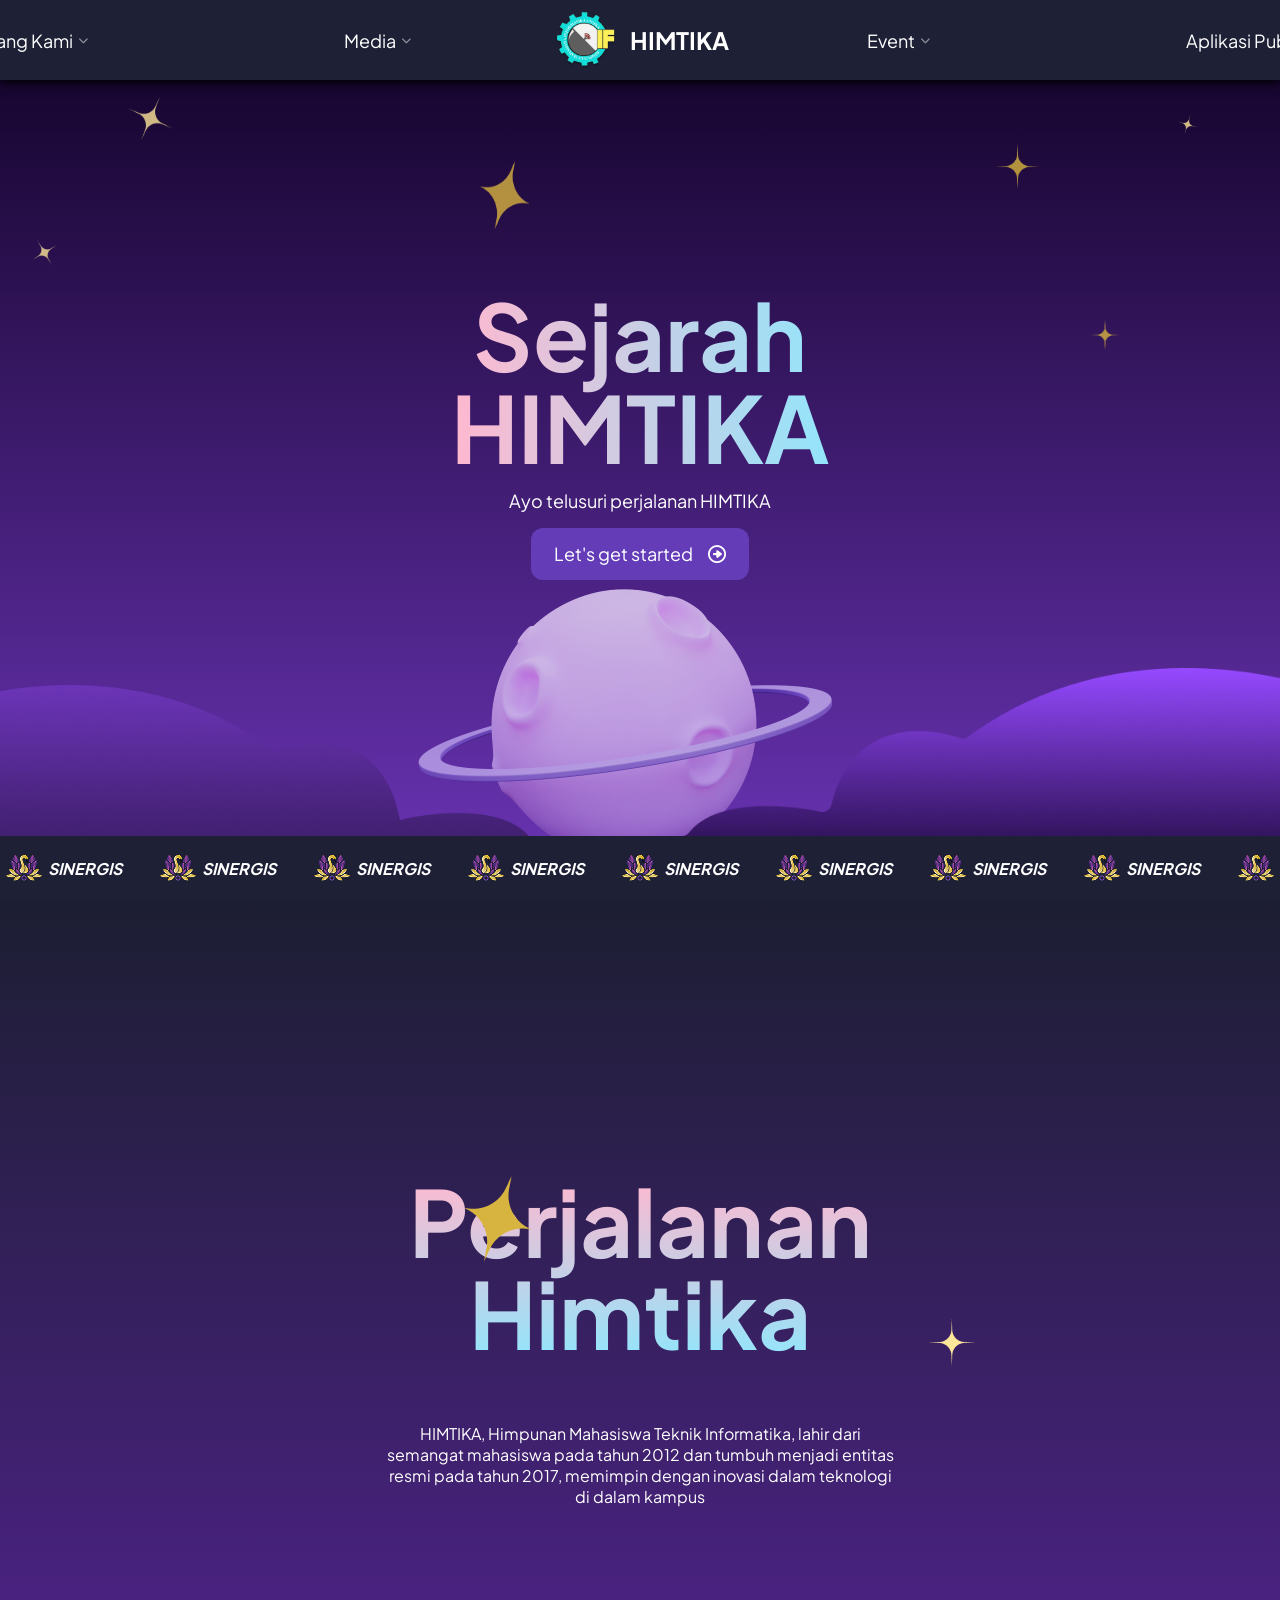
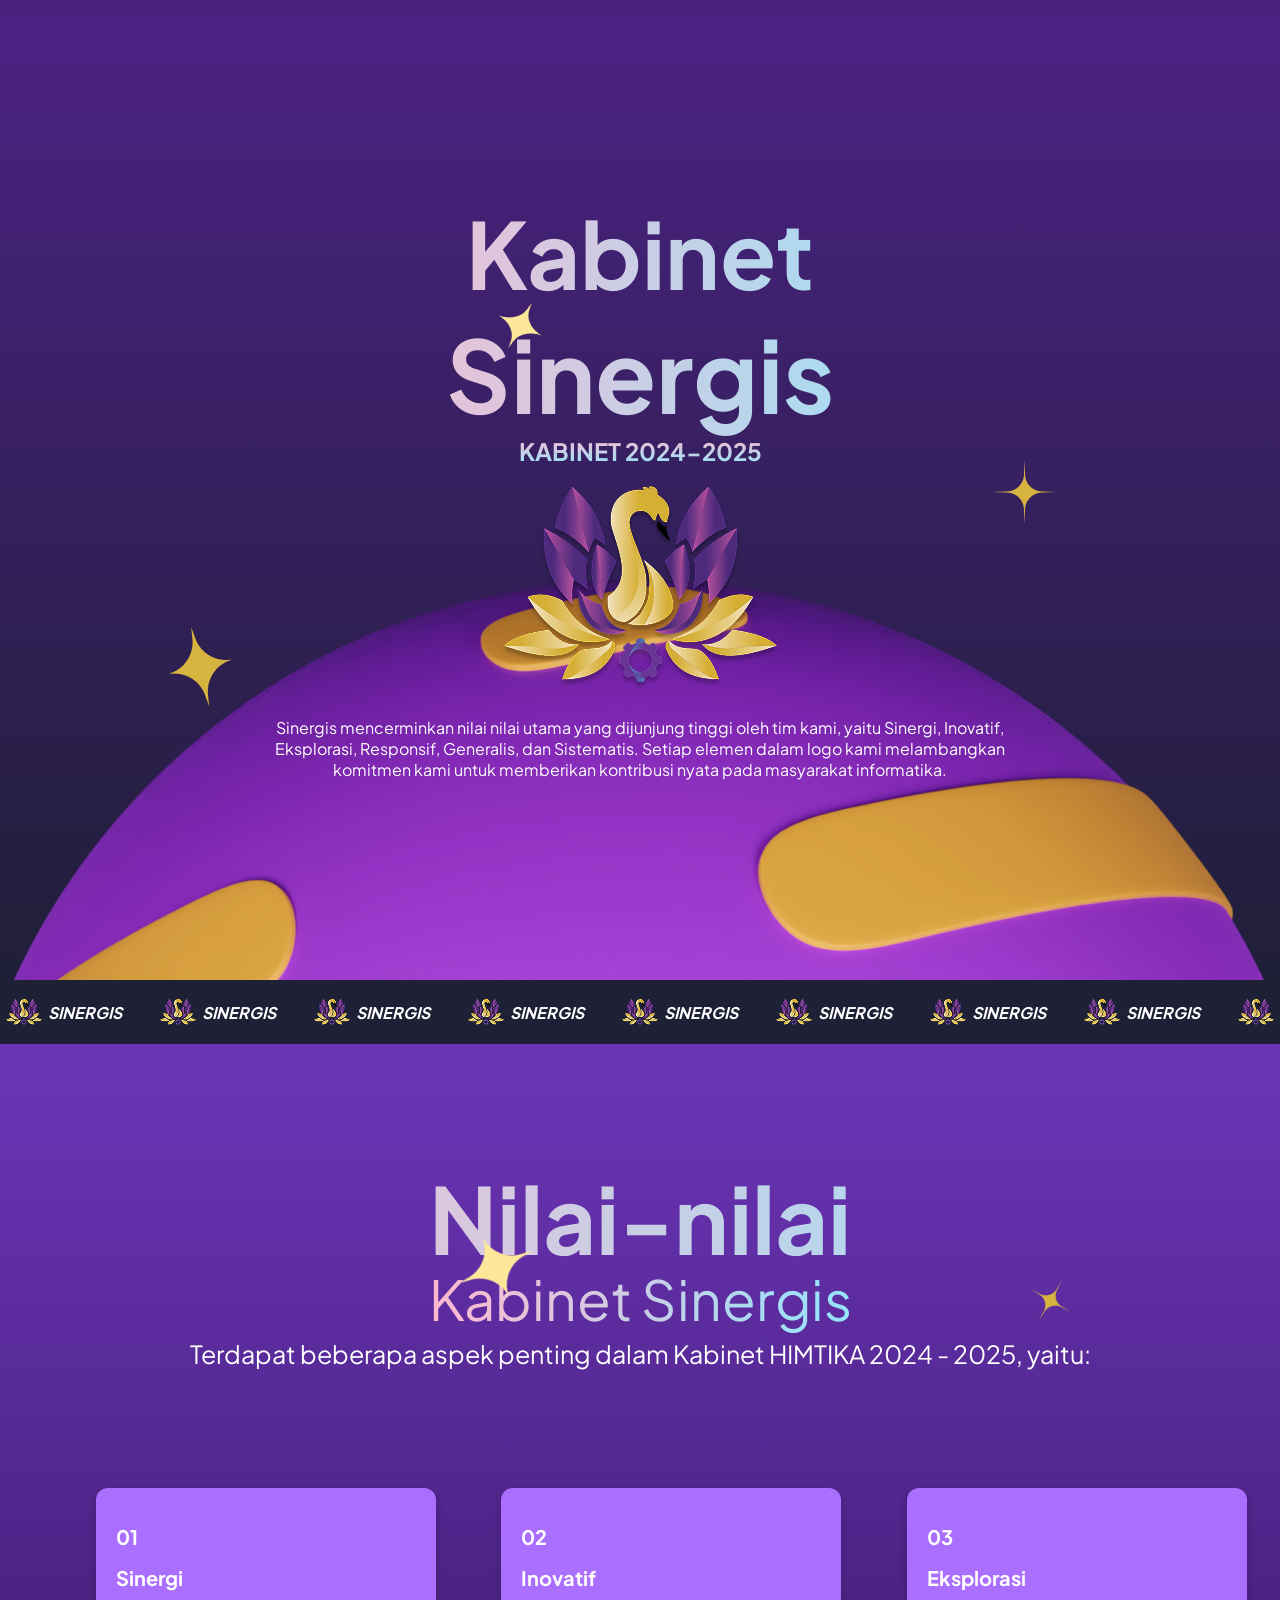
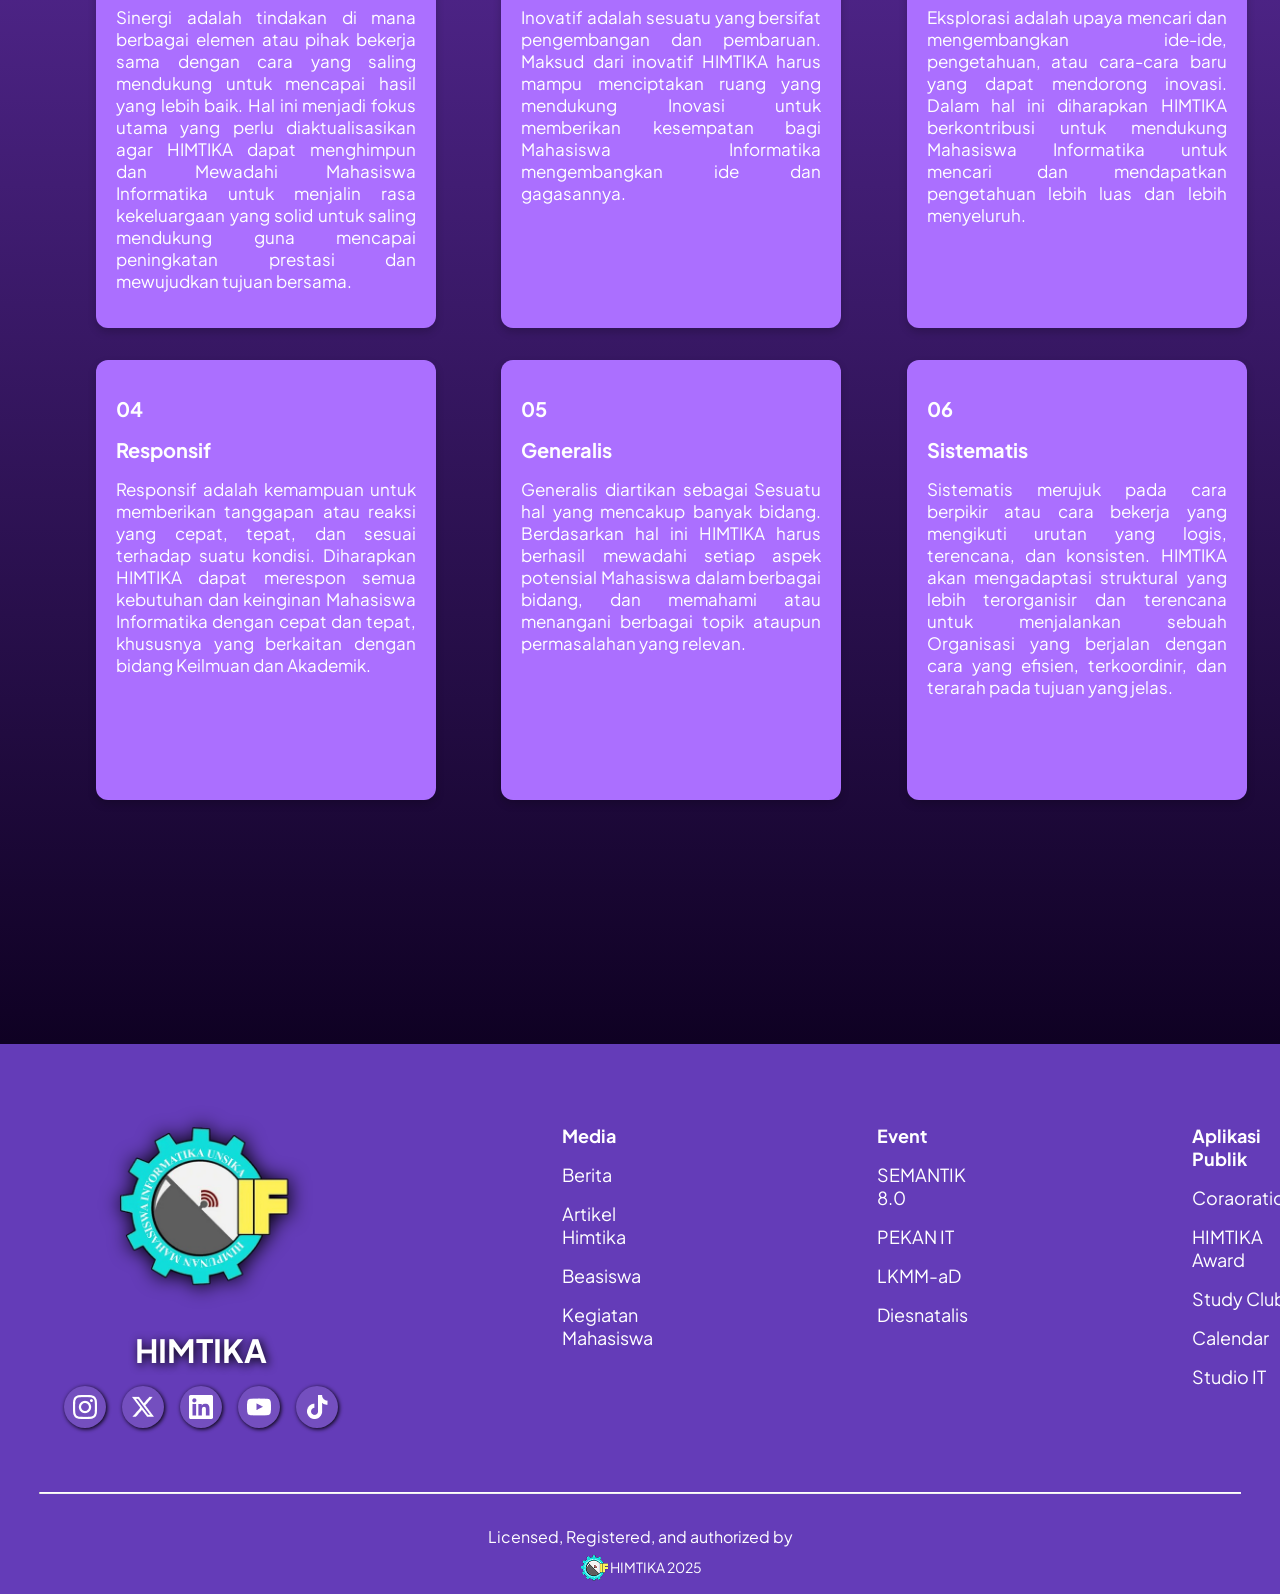
==== commit 0d712024: "akhirnya commit2" ====
--- a/index.html
+++ b/index.html
@@ -402,21 +402,21 @@
                         <img class="logo" src="./asset/img-himtika.png" alt="logo">
                         <h1>HIMTIKA</h1>
                         <div class="pembungkus_atas">
-                            <div class="box-icon">
+                            <a href="https://www.instagram.com/himtika_unsika/" class="box-icon">
                                 <img class="icon" src="./asset/ig.png" alt="instagram">
-                            </div>
-                            <div class="box-icon">
+                            </a>
+                            <a class="box-icon">
                                 <img class="icon" src="./asset/chudai.png" alt="twiter">
-                            </div>
-                            <div class="box-icon">
+                            </a>
+                            <a href="https://www.linkedin.com/company/himtika/" class="box-icon">
                                 <img class="icon" src="./asset/link_edi.png" alt="linkedin">
-                            </div>
-                            <div class="box-icon">
+                            </a>
+                            <a href="https://www.youtube.com/@himtikaofficial4428" class="box-icon">
                                 <img class="icon" src="./asset/youtube.png" alt="youtube">
-                            </div>
-                            <div class="box-icon">
+                            </a>
+                            <a href="https://www.tiktok.com/@himtika_unsika" class="box-icon">
                                 <img class="icon" src="./asset/tiktok.png" alt="tiktok">
-                            </div>
+                            </a>
                         </div>
                     </div>
                     <div class="dalem_box_atas">
@@ -434,7 +434,7 @@
                         <a href="#">Diesnatalis</a>
                     </div>
                     <div class="dalem_box_atas">
-                        <a href="#">Aalikasi aublik</a>
+                        <a href="#">Aplikasi Publik</a>
                         <a href="#">Coraoration</a>
                         <a href="#">HIMTIKA Award</a>
                         <a href="#">Study Club</a>
--- a/css/index.css
+++ b/css/index.css
@@ -436,14 +436,13 @@
 }
 
 .icon-ga-jelas2 .bulan {
-    bottom: -9rem;
-    position: absolute;
-    left: 36rem;
+    bottom: -5rem;
+    position: absolute;
+    left: 39rem;
     transform: translateX(-50%);
     width: 512px;
     height: 512px;
     z-index: 2;
-    visibility: hidden;
     opacity: 0.8;
 }
 
@@ -682,6 +681,7 @@
 
 /* kabinet sinergis */
 .kabinet_sinergis {
+    z-index:3;
     display: flex;
     flex-direction: column;
     justify-content: center;
@@ -922,7 +922,7 @@
     height: 206px;
     display: block;
     margin: auto;
-    filter: drop-shadow(3px 1px 2px black);
+    filter: drop-shadow(1px 1px 10px black);
 }
 
 .dalem_box_atas h1 {
@@ -931,7 +931,7 @@
     font-weight: 700;
     margin-top: 1rem;
     text-align: center;
-    text-shadow: 2px 2px 5px black;
+    text-shadow: 2px 2px 10px black;
 }
 
 .pembungkus_atas {
@@ -950,6 +950,7 @@
     border-radius: 50%;
     justify-content: space-around;
     display: flex;
+    filter: drop-shadow(1px 1px 2px black);
 }
 
 .box-icon img {
@@ -960,14 +961,16 @@
     cursor: pointer;
 }
 
-.dalem_box_atas p:nth-child(1) {
+
+.dalem_box_atas a {
+    color: white;
+    margin-top: 1rem;
+}
+
+.dalem_box_atas a:nth-child(1){
     color: white;
     font-weight: 700;
-}
-
-.dalem_box_atas a {
-    color: white;
-    margin-top: 1rem;
+    pointer-events: none;
 }
 
 hr {
